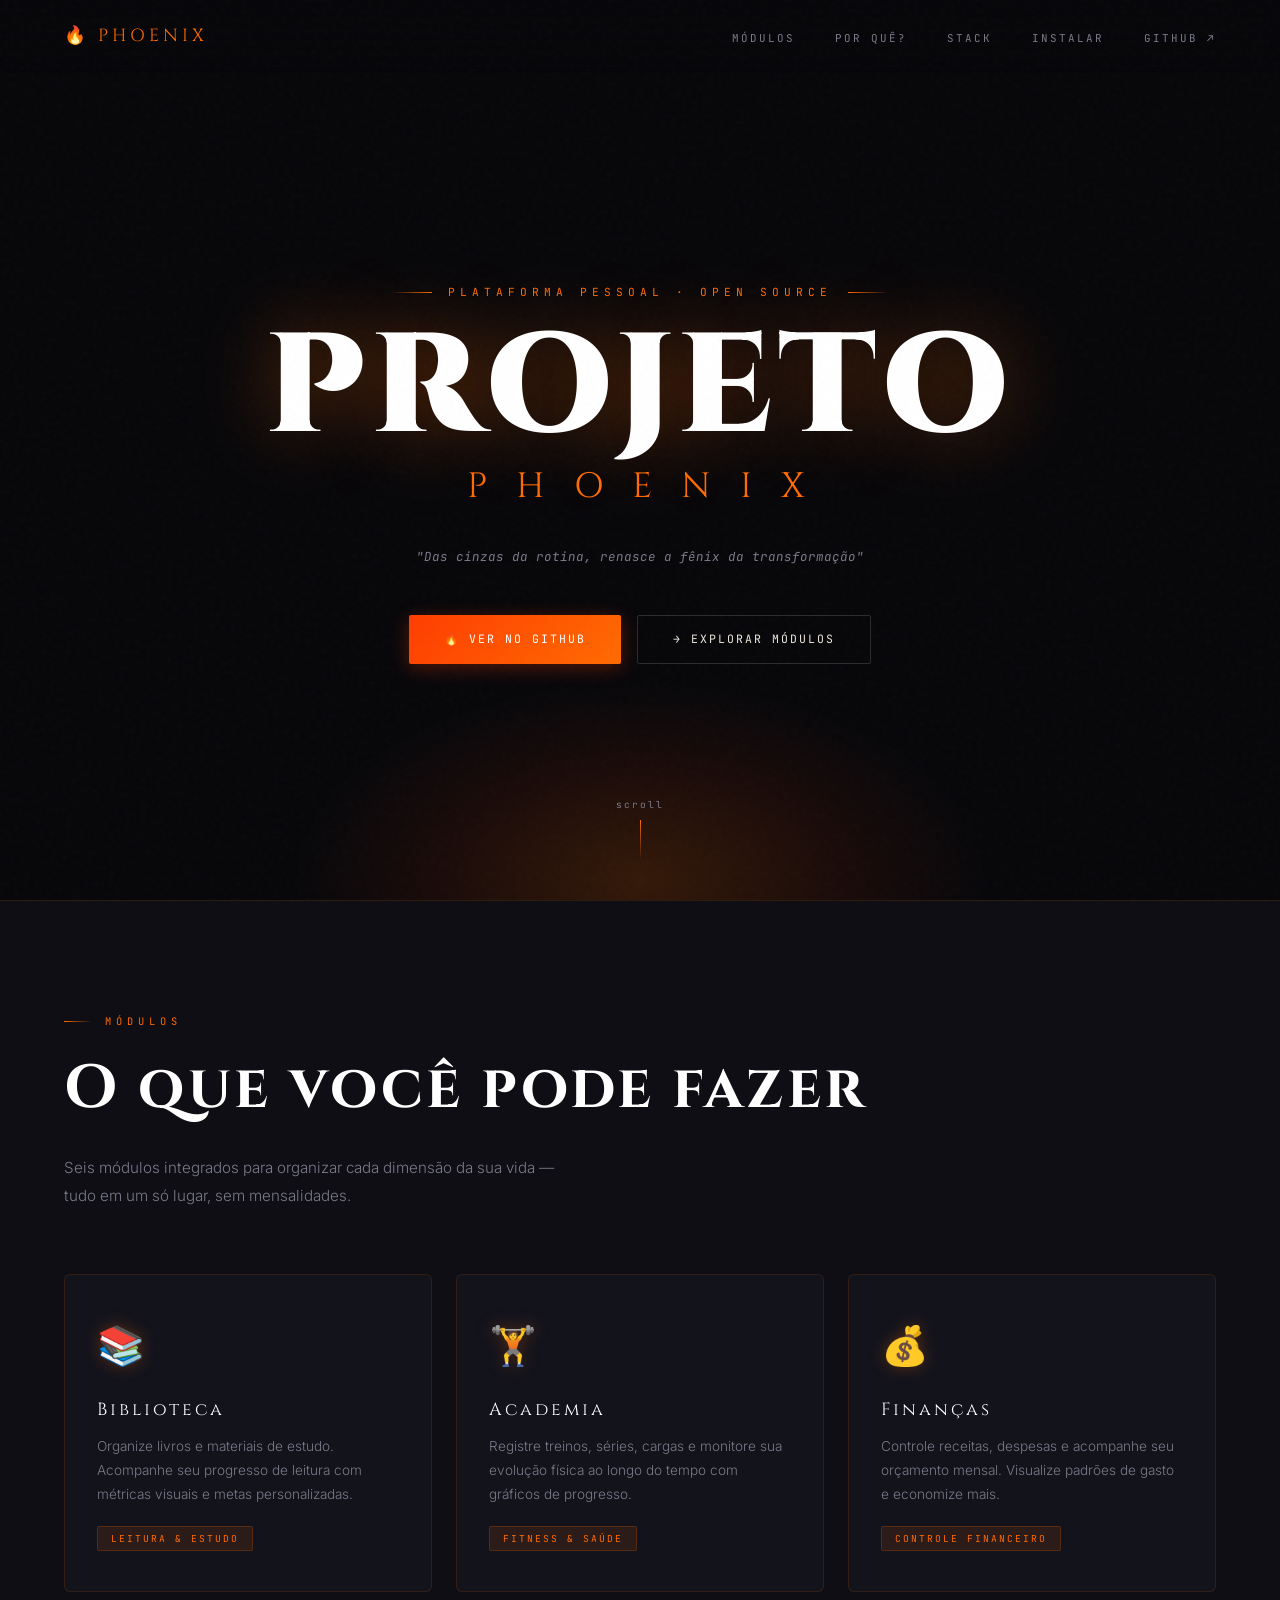
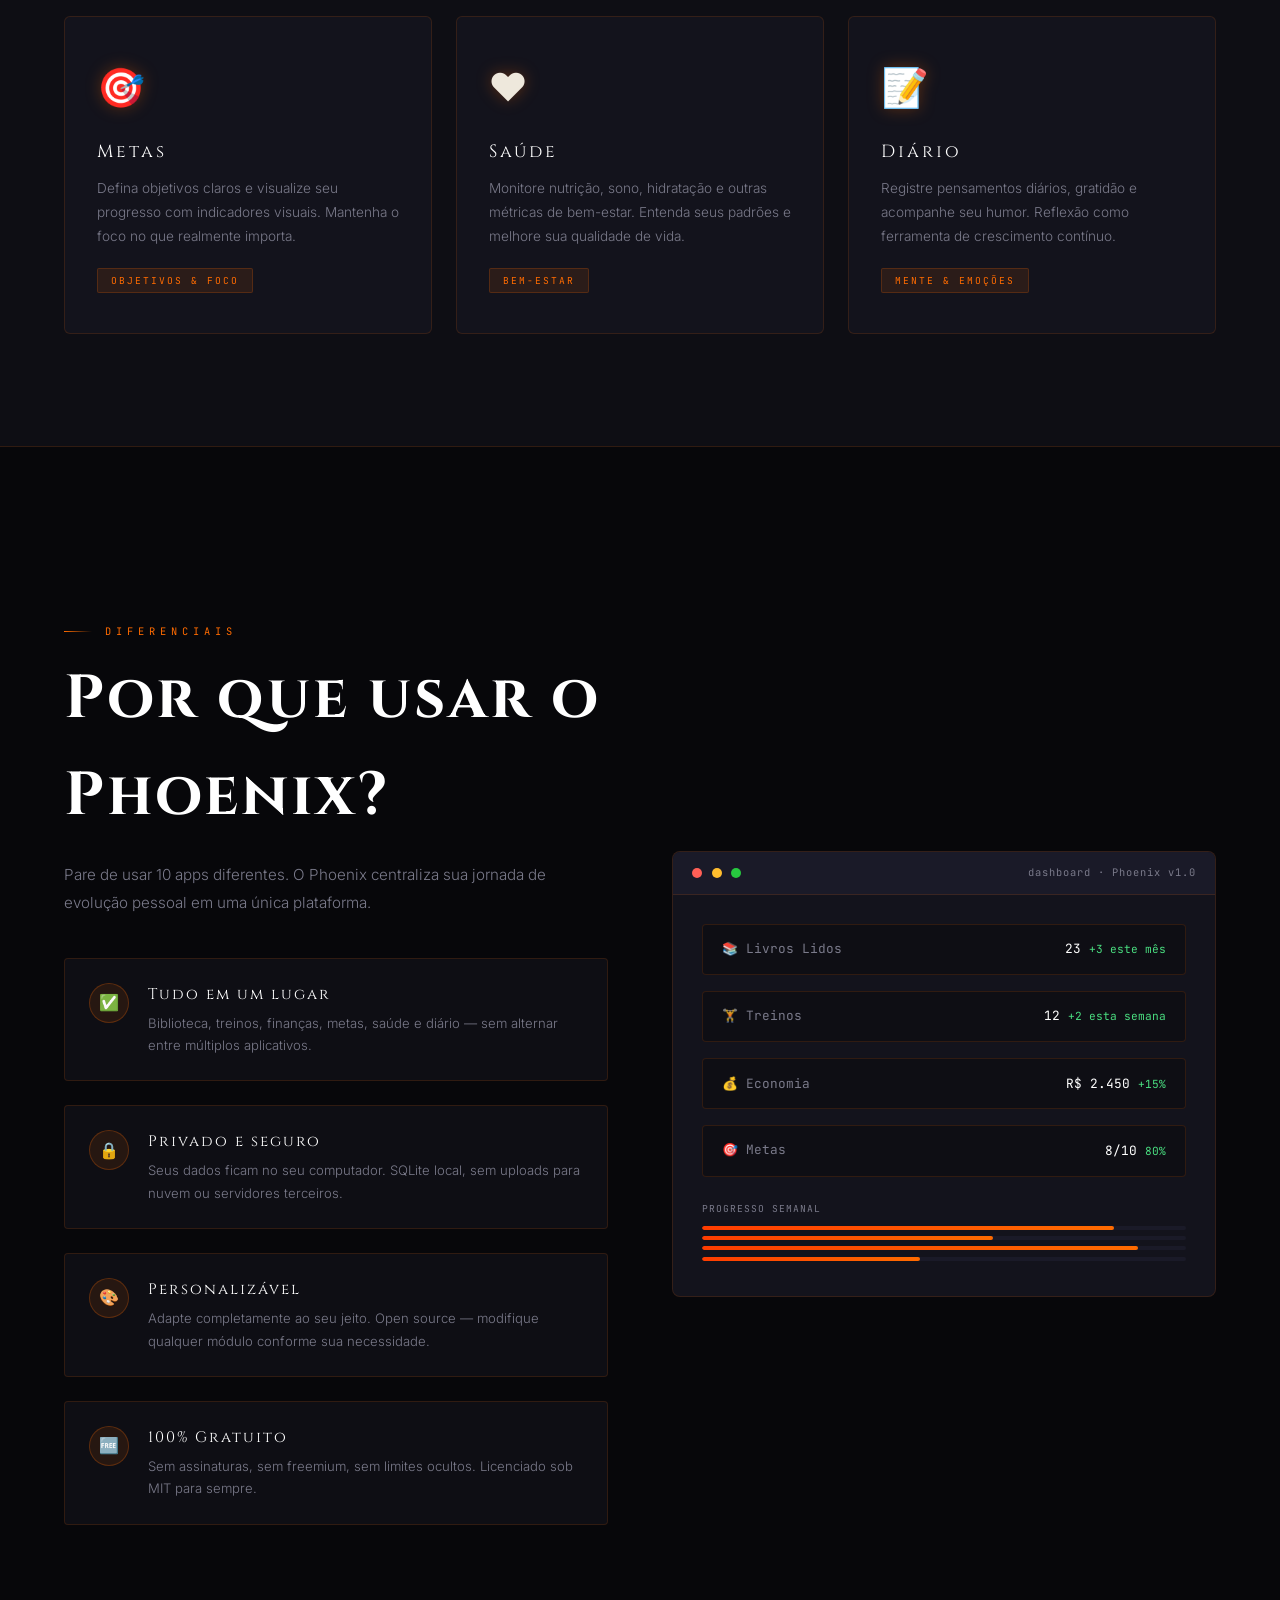
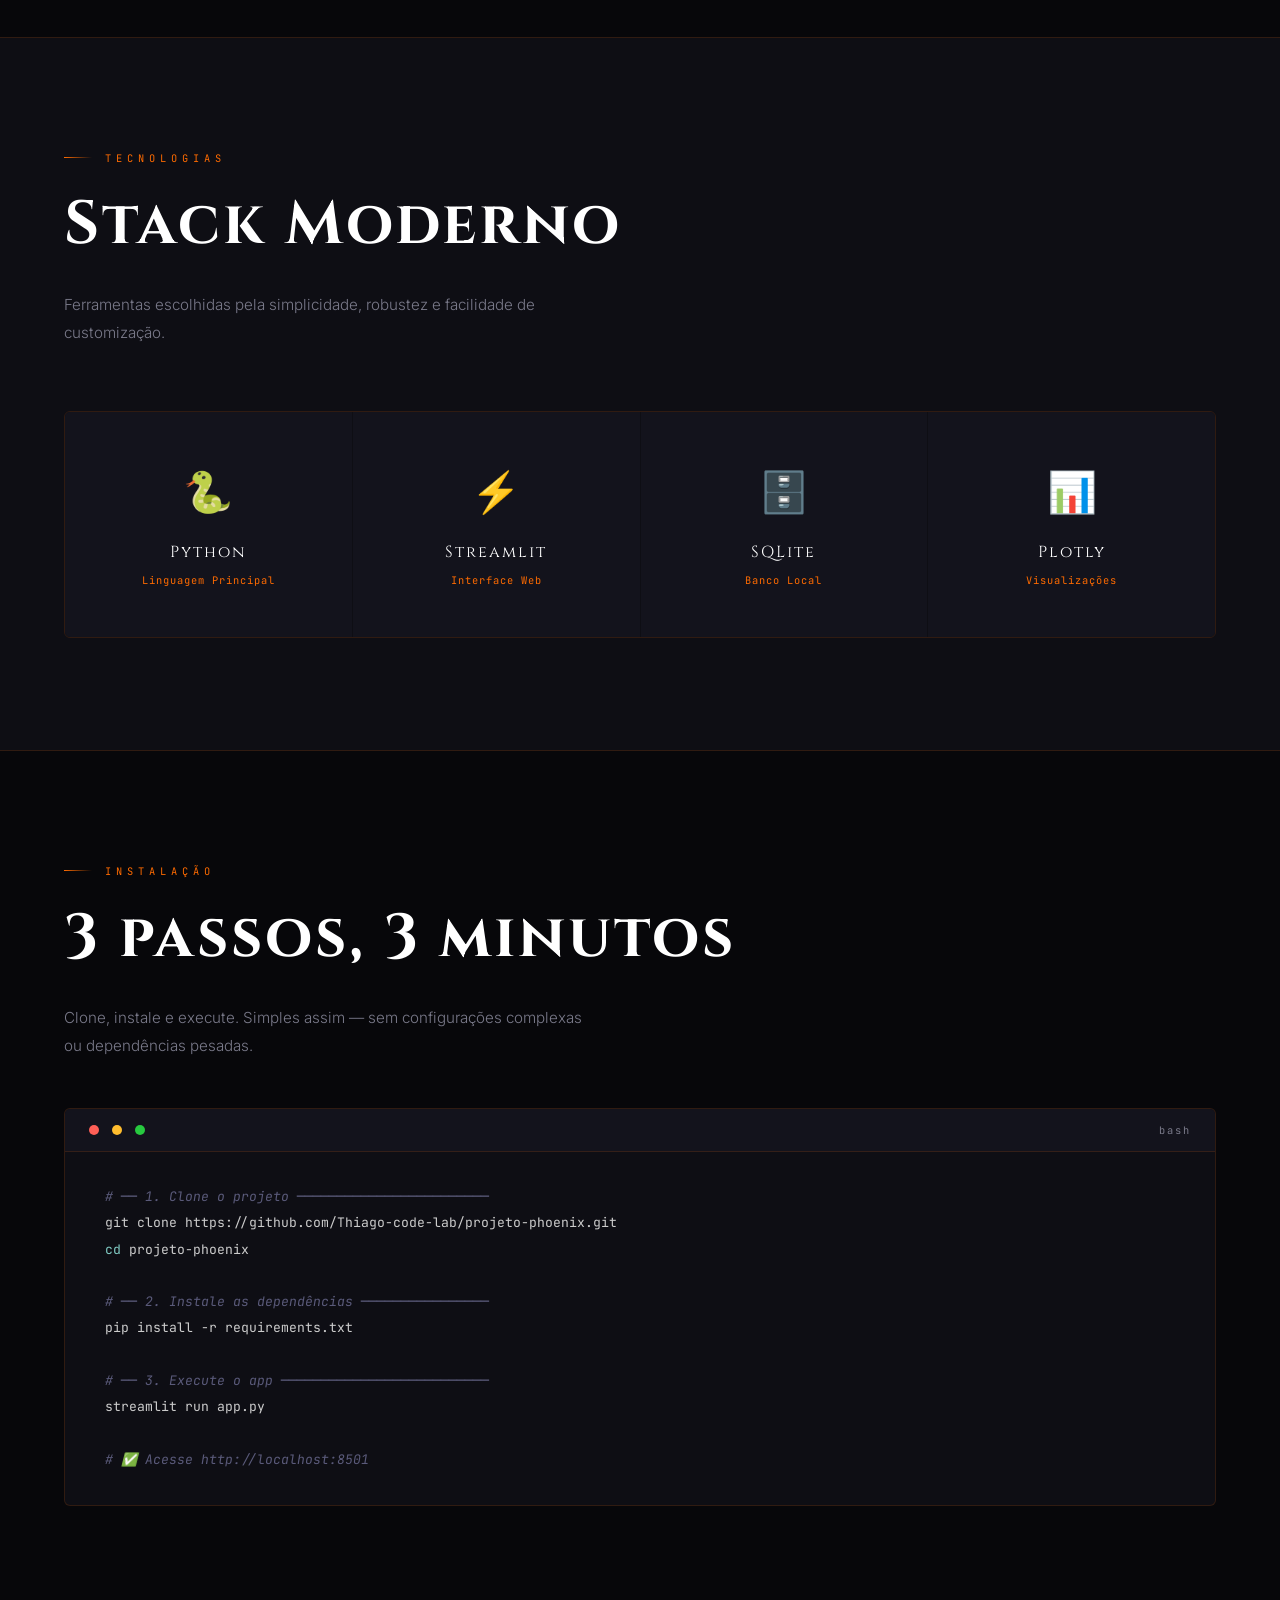
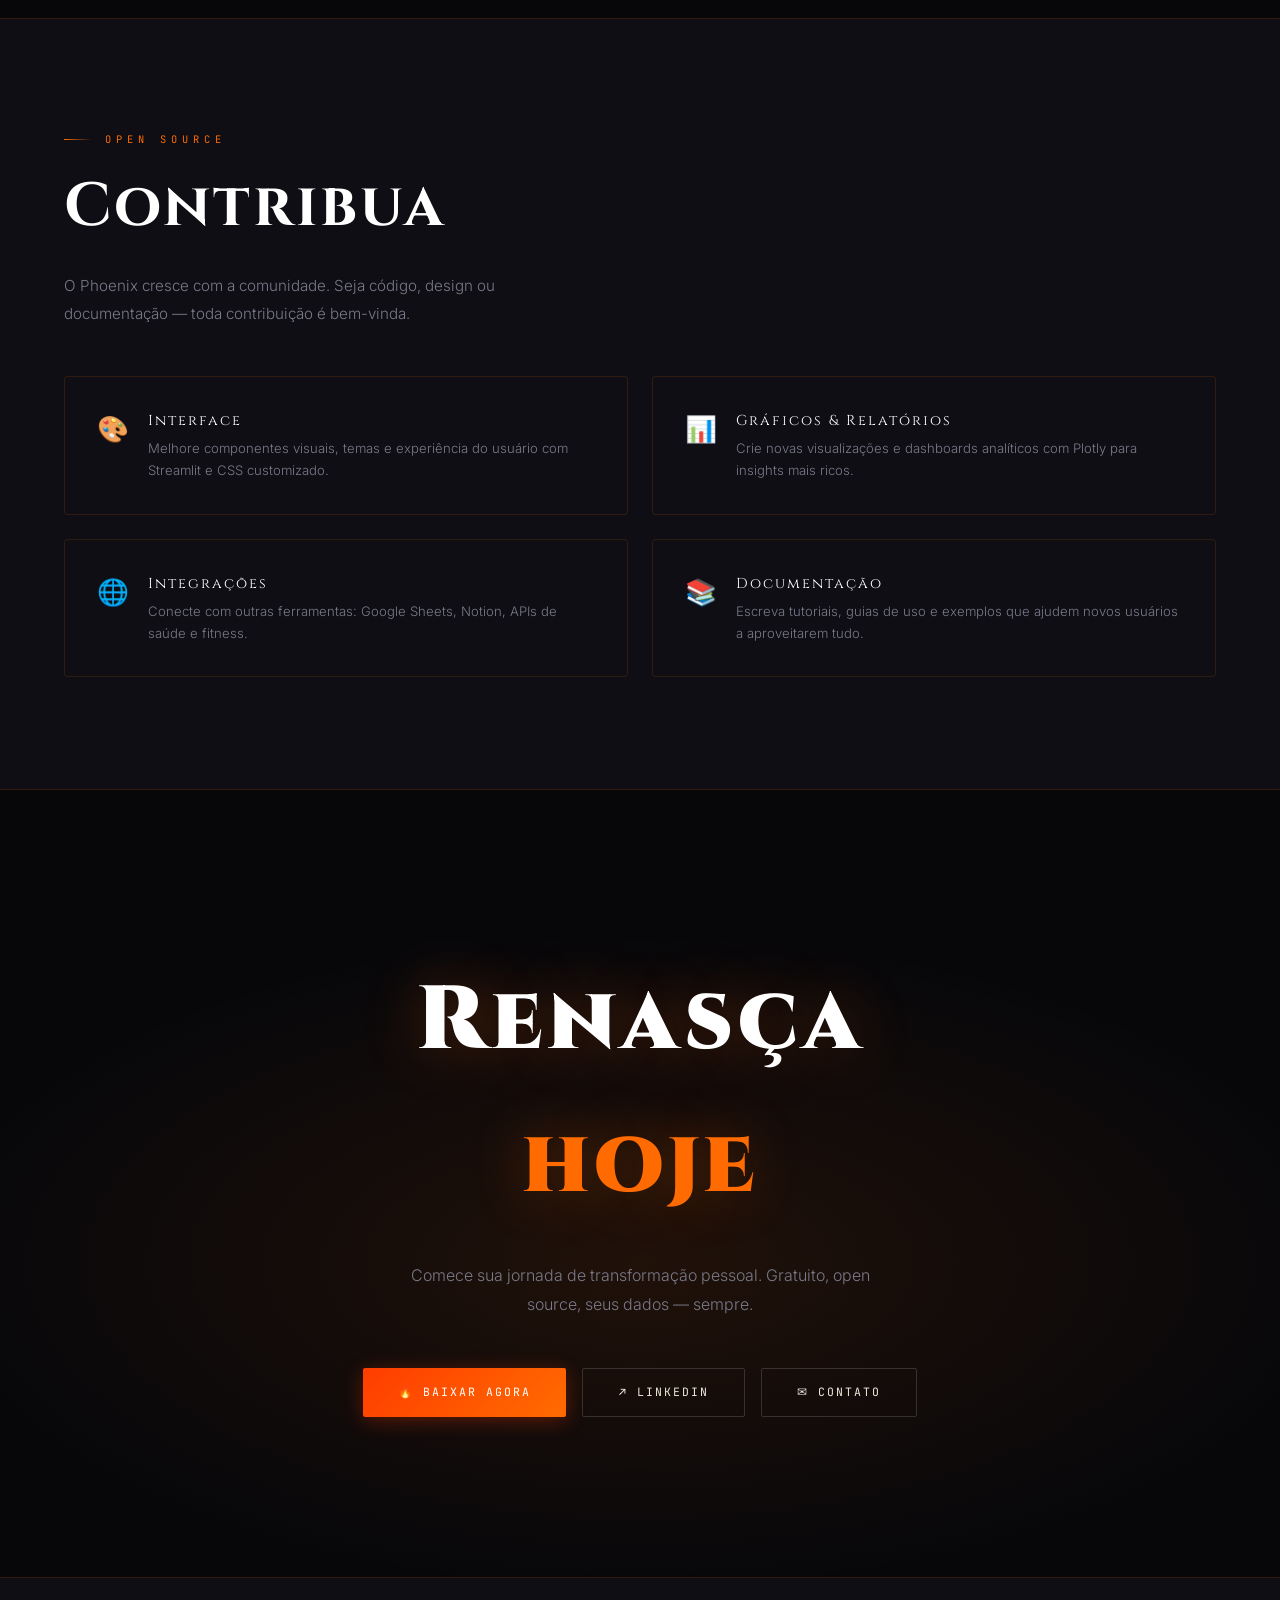
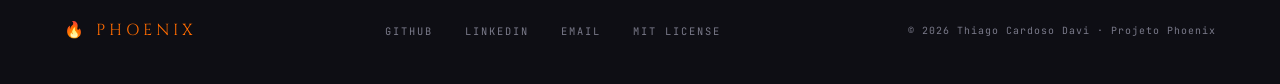
==== index.html @ c884c4d6 "feat: adiciona landing page e deploy no GitHub Pages" ====
<!DOCTYPE html>
<html lang="pt-BR">
<head>
<meta charset="UTF-8"/>
<meta name="viewport" content="width=device-width, initial-scale=1.0"/>
<title>Projeto Phoenix · Thiago Cardoso Davi</title>
<link rel="preconnect" href="https://fonts.googleapis.com"/>
<link href="https://fonts.googleapis.com/css2?family=Cinzel:wght@400;600;700;900&family=Inter:wght@300;400;500&family=JetBrains+Mono:wght@300;400;500&display=swap" rel="stylesheet"/>
<style>
  :root {
    --fire1: #FF6B00;
    --fire2: #FF3D00;
    --fire3: #FFB300;
    --gold:  #F5A623;
    --bg:    #07070A;
    --s1:    #0e0e14;
    --s2:    #13131c;
    --s3:    #1a1a28;
    --text:  #EEE8DC;
    --muted: #7a7a8a;
    --border: rgba(255,107,0,.14);
    --display: 'Cinzel', serif;
    --body:    'Inter', sans-serif;
    --mono:    'JetBrains Mono', monospace;
  }

  *, *::before, *::after { box-sizing: border-box; margin: 0; padding: 0; }
  html { scroll-behavior: smooth; }

  body {
    background: var(--bg);
    color: var(--text);
    font-family: var(--body);
    line-height: 1.6;
    overflow-x: hidden;
  }

  body::before {
    content: '';
    position: fixed; inset: 0; z-index: 9999;
    pointer-events: none;
    background-image: url("data:image/svg+xml,%3Csvg viewBox='0 0 200 200' xmlns='http://www.w3.org/2000/svg'%3E%3Cfilter id='n'%3E%3CfeTurbulence type='fractalNoise' baseFrequency='0.85' numOctaves='4' stitchTiles='stitch'/%3E%3C/filter%3E%3Crect width='100%25' height='100%25' filter='url(%23n)' opacity='0.035'/%3E%3C/svg%3E");
    opacity: .6;
  }

  nav {
    position: fixed; top: 0; left: 0; right: 0; z-index: 200;
    display: flex; align-items: center; justify-content: space-between;
    padding: 1.4rem 4rem;
    background: linear-gradient(180deg, rgba(7,7,10,.95) 0%, transparent 100%);
    backdrop-filter: blur(8px);
  }
  .nav-logo {
    font-family: var(--display);
    font-size: 1.1rem; letter-spacing: 4px;
    color: var(--fire1); text-decoration: none;
    display: flex; align-items: center; gap: .6rem;
  }
  .nav-links { display: flex; gap: 2.5rem; list-style: none; }
  .nav-links a {
    font-family: var(--mono); font-size: .68rem; letter-spacing: 2px;
    text-transform: uppercase; color: var(--muted); text-decoration: none; transition: color .2s;
  }
  .nav-links a:hover { color: var(--fire1); }

  .hero {
    min-height: 100vh;
    display: flex; flex-direction: column;
    align-items: center; justify-content: center;
    text-align: center;
    padding: 8rem 2rem 5rem;
    position: relative; overflow: hidden;
  }

  .embers { position: absolute; inset: 0; pointer-events: none; overflow: hidden; }
  .ember {
    position: absolute; bottom: -10px;
    width: 4px; height: 4px; border-radius: 50%;
    background: var(--fire1); opacity: 0;
    animation: rise var(--dur, 6s) var(--delay, 0s) ease-in infinite;
    left: var(--x, 50%);
    box-shadow: 0 0 6px var(--fire1), 0 0 12px var(--fire2);
  }
  @keyframes rise {
    0%   { transform: translateY(0) scale(1); opacity: .8; }
    60%  { opacity: .5; }
    100% { transform: translateY(-90vh) translateX(var(--drift, 30px)) scale(0); opacity: 0; }
  }

  .hero-glow {
    position: absolute; bottom: -20%; left: 50%; transform: translateX(-50%);
    width: 700px; height: 400px;
    background: radial-gradient(ellipse, rgba(255,107,0,.18) 0%, rgba(255,61,0,.08) 40%, transparent 70%);
    pointer-events: none;
    animation: breathe 4s ease-in-out infinite;
  }
  @keyframes breathe {
    0%, 100% { opacity: .7; transform: translateX(-50%) scale(1); }
    50%       { opacity: 1;  transform: translateX(-50%) scale(1.08); }
  }

  .hero-eyebrow {
    font-family: var(--mono); font-size: .7rem; letter-spacing: 5px;
    color: var(--fire1); text-transform: uppercase; margin-bottom: 1.5rem;
    position: relative; z-index: 2;
    display: flex; align-items: center; justify-content: center; gap: 1rem;
  }
  .hero-eyebrow::before, .hero-eyebrow::after {
    content: ''; display: block; width: 40px; height: 1px;
    background: linear-gradient(90deg, transparent, var(--fire1));
  }
  .hero-eyebrow::after { background: linear-gradient(90deg, var(--fire1), transparent); }

  .hero-title {
    font-family: var(--display); font-size: clamp(4.5rem, 11vw, 9rem);
    font-weight: 900; line-height: .9; letter-spacing: 6px; color: #fff;
    position: relative; z-index: 2; margin-bottom: .4rem;
    text-shadow: 0 0 80px rgba(255,107,0,.4);
  }
  .hero-subtitle {
    font-family: var(--display); font-size: clamp(1.2rem, 3vw, 2.2rem);
    font-weight: 400; letter-spacing: 10px; color: var(--fire1);
    position: relative; z-index: 2; margin-bottom: 2rem;
  }
  .hero-quote {
    font-family: var(--mono); font-size: .78rem; color: var(--muted);
    font-style: italic; letter-spacing: 1px;
    position: relative; z-index: 2; margin-bottom: 3rem; max-width: 500px;
  }
  .hero-ctas {
    display: flex; gap: 1rem; justify-content: center; flex-wrap: wrap;
    position: relative; z-index: 2;
  }

  .btn {
    font-family: var(--mono); font-size: .72rem; letter-spacing: 2px;
    text-transform: uppercase; padding: .9rem 2.2rem; border-radius: 2px;
    text-decoration: none; display: inline-flex; align-items: center; gap: .6rem;
    transition: all .25s; cursor: pointer; border: none;
  }
  .btn-fire {
    background: linear-gradient(135deg, var(--fire2) 0%, var(--fire1) 100%);
    color: #fff; box-shadow: 0 4px 20px rgba(255,61,0,.3);
  }
  .btn-fire:hover { box-shadow: 0 6px 30px rgba(255,61,0,.6); transform: translateY(-2px); }
  .btn-ghost {
    background: transparent; color: var(--text);
    border: 1px solid rgba(255,255,255,.15);
  }
  .btn-ghost:hover { border-color: var(--fire1); color: var(--fire1); transform: translateY(-2px); }

  .scroll-hint {
    position: absolute; bottom: 2.5rem; left: 50%; transform: translateX(-50%);
    z-index: 2; display: flex; flex-direction: column; align-items: center; gap: .5rem;
    font-family: var(--mono); font-size: .6rem; color: var(--muted); letter-spacing: 2px;
    animation: bounce 2s ease-in-out infinite;
  }
  @keyframes bounce {
    0%, 100% { transform: translateX(-50%) translateY(0); }
    50%       { transform: translateX(-50%) translateY(6px); }
  }
  .scroll-line { width: 1px; height: 40px; background: linear-gradient(180deg, var(--fire1) 0%, transparent 100%); }

  section { padding: 7rem 4rem; }
  .s-label {
    font-family: var(--mono); font-size: .65rem; letter-spacing: 5px;
    color: var(--fire1); text-transform: uppercase; margin-bottom: .7rem;
    display: flex; align-items: center; gap: .8rem;
  }
  .s-label::before { content: ''; display: block; width: 28px; height: 1px; background: linear-gradient(90deg, var(--fire1), transparent); }
  .s-title { font-family: var(--display); font-size: clamp(2.2rem, 5vw, 3.8rem); letter-spacing: 3px; color: #fff; margin-bottom: 1rem; }
  .s-desc { font-size: .95rem; color: var(--muted); max-width: 520px; line-height: 1.85; font-weight: 300; }

  .modules-section { background: var(--s1); border-top: 1px solid var(--border); border-bottom: 1px solid var(--border); }
  .modules-grid {
    display: grid; grid-template-columns: repeat(3, 1fr); gap: 1.5rem; margin-top: 4rem;
  }
  .module-card {
    background: var(--s2); border: 1px solid var(--border); border-radius: 6px;
    padding: 2.5rem 2rem; position: relative; overflow: hidden; transition: all .3s;
  }
  .module-card::before {
    content: ''; position: absolute; top: 0; left: 0; right: 0; height: 2px;
    background: linear-gradient(90deg, var(--fire2), var(--fire1), var(--fire3));
    transform: scaleX(0); transition: transform .3s; transform-origin: left;
  }
  .module-card:hover { background: var(--s3); border-color: rgba(255,107,0,.35); transform: translateY(-6px); box-shadow: 0 20px 40px rgba(0,0,0,.4), 0 0 30px rgba(255,107,0,.08); }
  .module-card:hover::before { transform: scaleX(1); }
  .module-icon { font-size: 2.4rem; margin-bottom: 1.2rem; display: block; filter: drop-shadow(0 0 8px rgba(255,107,0,.3)); }
  .module-name { font-family: var(--display); font-size: 1.1rem; letter-spacing: 3px; color: #fff; margin-bottom: .7rem; }
  .module-desc { font-size: .85rem; color: var(--muted); line-height: 1.75; font-weight: 300; }
  .module-tag {
    display: inline-block; margin-top: 1.2rem; font-family: var(--mono); font-size: .6rem;
    letter-spacing: 2px; text-transform: uppercase; padding: .25rem .8rem;
    background: rgba(255,107,0,.1); border: 1px solid rgba(255,107,0,.2); color: var(--fire1); border-radius: 2px;
  }

  .why-grid { display: grid; grid-template-columns: 1fr 1fr; gap: 4rem; margin-top: 4rem; align-items: center; }
  .why-list { display: flex; flex-direction: column; gap: 1.5rem; }
  .why-item {
    display: flex; gap: 1.2rem; padding: 1.5rem;
    background: var(--s1); border: 1px solid var(--border); border-radius: 4px; transition: all .25s;
  }
  .why-item:hover { border-color: rgba(255,107,0,.35); background: var(--s2); }
  .why-bullet {
    width: 40px; height: 40px; flex-shrink: 0;
    background: rgba(255,107,0,.1); border: 1px solid rgba(255,107,0,.25);
    border-radius: 50%; display: flex; align-items: center; justify-content: center; font-size: 1rem;
  }
  .why-text-title { font-family: var(--display); font-size: .95rem; letter-spacing: 2px; color: #fff; margin-bottom: .3rem; }
  .why-text-desc { font-size: .82rem; color: var(--muted); font-weight: 300; line-height: 1.7; }

  .dash-panel { background: var(--s2); border: 1px solid var(--border); border-radius: 8px; overflow: hidden; }
  .dash-topbar {
    background: var(--s3); padding: .8rem 1.2rem;
    display: flex; align-items: center; gap: .6rem; border-bottom: 1px solid var(--border);
  }
  .dot { width: 10px; height: 10px; border-radius: 50%; }
  .dot-r { background: #ff5f56; } .dot-y { background: #ffbd2e; } .dot-g { background: #27c93f; }
  .dash-title-bar { font-family: var(--mono); font-size: .65rem; color: var(--muted); margin-left: auto; letter-spacing: 1px; }
  .dash-body { padding: 1.8rem; display: flex; flex-direction: column; gap: 1rem; }
  .dash-row {
    display: flex; align-items: center; justify-content: space-between;
    padding: .9rem 1.2rem; background: var(--s1); border: 1px solid var(--border);
    border-radius: 4px; font-family: var(--mono); font-size: .8rem;
    animation: fadeSlide .5s ease both;
  }
  .dash-row:nth-child(1){animation-delay:.1s}.dash-row:nth-child(2){animation-delay:.2s}.dash-row:nth-child(3){animation-delay:.3s}.dash-row:nth-child(4){animation-delay:.4s}
  @keyframes fadeSlide { from{opacity:0;transform:translateX(-10px)} to{opacity:1;transform:translateX(0)} }
  .dash-key { color: var(--muted); }
  .dash-val { color: #fff; }
  .dash-delta { color: #4ade80; font-size: .7rem; }
  .mini-chart { margin-top: .5rem; }
  .mini-label { font-family: var(--mono); font-size: .6rem; color: var(--muted); letter-spacing: 1px; margin-bottom: .6rem; }
  .mini-bar { height: 4px; background: var(--s3); border-radius: 4px; overflow: hidden; margin-bottom: .4rem; }
  .mini-bar-fill { height: 100%; background: linear-gradient(90deg, var(--fire2), var(--fire1)); border-radius: 4px; animation: fillBar .8s ease both; transform-origin: left; }
  @keyframes fillBar { from{transform:scaleX(0)} to{transform:scaleX(1)} }

  .tech-section { background: var(--s1); border-top: 1px solid var(--border); border-bottom: 1px solid var(--border); }
  .tech-grid {
    display: grid; grid-template-columns: repeat(4, 1fr); gap: 1px;
    margin-top: 4rem; border: 1px solid var(--border); border-radius: 6px; overflow: hidden;
  }
  .tech-card { background: var(--s2); padding: 3rem 2rem; text-align: center; transition: background .25s; }
  .tech-card:hover { background: var(--s3); }
  .tech-icon { font-size: 2.5rem; margin-bottom: 1rem; display: block; }
  .tech-name { font-family: var(--display); font-size: 1rem; letter-spacing: 2px; color: #fff; margin-bottom: .4rem; }
  .tech-role { font-family: var(--mono); font-size: .65rem; color: var(--fire1); letter-spacing: 1px; }

  .install-block { margin-top: 3rem; background: var(--s1); border: 1px solid var(--border); border-radius: 6px; overflow: hidden; }
  .install-header {
    background: var(--s2); padding: .8rem 1.5rem;
    display: flex; align-items: center; gap: .8rem; border-bottom: 1px solid var(--border);
  }
  .install-lang { font-family: var(--mono); font-size: .65rem; color: var(--muted); letter-spacing: 2px; margin-left: auto; }
  pre { padding: 2rem 2.5rem; font-family: var(--mono); font-size: .82rem; line-height: 2; color: #ccc; overflow-x: auto; }
  .cm { color: #5a5a7a; font-style: italic; }
  .fn { color: #80cbc4; }

  .contrib-grid { display: grid; grid-template-columns: repeat(2, 1fr); gap: 1.5rem; margin-top: 3rem; }
  .contrib-card {
    background: var(--s1); border: 1px solid var(--border); border-radius: 4px;
    padding: 2rem; display: flex; gap: 1.2rem; transition: all .25s;
  }
  .contrib-card:hover { border-color: rgba(255,107,0,.3); transform: translateY(-3px); background: var(--s2); }
  .contrib-icon { font-size: 1.6rem; }
  .contrib-name { font-family: var(--display); font-size: .9rem; letter-spacing: 2px; color: #fff; margin-bottom: .3rem; }
  .contrib-desc { font-size: .82rem; color: var(--muted); line-height: 1.7; font-weight: 300; }

  .cta-section { text-align: center; padding: 10rem 3rem; position: relative; overflow: hidden; }
  .cta-section::before {
    content: ''; position: absolute; inset: 0;
    background: radial-gradient(ellipse 80% 60% at 50% 60%, rgba(255,107,0,.1) 0%, transparent 70%);
  }
  .cta-title {
    font-family: var(--display); font-size: clamp(2.5rem, 7vw, 6rem); font-weight: 900;
    letter-spacing: 4px; color: #fff; margin-bottom: 1.5rem;
    position: relative; z-index: 2; text-shadow: 0 0 60px rgba(255,107,0,.3);
  }
  .cta-title span { color: var(--fire1); }
  .cta-desc {
    font-size: 1rem; color: var(--muted); max-width: 500px; margin: 0 auto 3rem;
    line-height: 1.85; font-weight: 300; position: relative; z-index: 2;
  }
  .cta-actions { display: flex; gap: 1rem; justify-content: center; flex-wrap: wrap; position: relative; z-index: 2; }

  footer {
    background: var(--s1); border-top: 1px solid var(--border);
    padding: 2.5rem 4rem; display: flex; justify-content: space-between; align-items: center; flex-wrap: wrap; gap: 1.5rem;
  }
  .footer-brand { font-family: var(--display); font-size: 1rem; letter-spacing: 4px; color: var(--fire1); display: flex; align-items: center; gap: .5rem; }
  .footer-links { display: flex; gap: 2rem; }
  .footer-links a { font-family: var(--mono); font-size: .65rem; letter-spacing: 2px; color: var(--muted); text-decoration: none; text-transform: uppercase; transition: color .2s; }
  .footer-links a:hover { color: var(--fire1); }
  .footer-copy { font-family: var(--mono); font-size: .62rem; color: var(--muted); letter-spacing: 1px; }

  .reveal { opacity: 0; transform: translateY(28px); transition: opacity .8s ease, transform .8s ease; }
  .reveal.visible { opacity: 1; transform: translateY(0); }

  @media (max-width: 960px) {
    nav { padding: 1rem 1.5rem; }
    .nav-links { display: none; }
    section { padding: 5rem 1.5rem; }
    .modules-grid { grid-template-columns: 1fr; }
    .why-grid { grid-template-columns: 1fr; }
    .tech-grid { grid-template-columns: repeat(2, 1fr); }
    .contrib-grid { grid-template-columns: 1fr; }
    footer { flex-direction: column; text-align: center; }
    .footer-links { flex-wrap: wrap; justify-content: center; }
  }
</style>
</head>
<body>

<nav>
  <a href="#" class="nav-logo">🔥 PHOENIX</a>
  <ul class="nav-links">
    <li><a href="#modules">Módulos</a></li>
    <li><a href="#why">Por quê?</a></li>
    <li><a href="#tech">Stack</a></li>
    <li><a href="#install">Instalar</a></li>
    <li><a href="https://github.com/Thiago-code-lab/projeto-phoenix" target="_blank" rel="noopener noreferrer">GitHub ↗</a></li>
  </ul>
</nav>

<section class="hero">
  <div class="embers">
    <div class="ember" style="--x:8%;  --dur:7s;  --delay:0s;   --drift:20px"></div>
    <div class="ember" style="--x:15%; --dur:5s;  --delay:1.2s; --drift:-30px"></div>
    <div class="ember" style="--x:25%; --dur:8s;  --delay:0.4s; --drift:15px"></div>
    <div class="ember" style="--x:35%; --dur:6s;  --delay:2s;   --drift:-20px"></div>
    <div class="ember" style="--x:45%; --dur:9s;  --delay:0.8s; --drift:25px"></div>
    <div class="ember" style="--x:55%; --dur:5.5s;--delay:1.5s; --drift:-15px"></div>
    <div class="ember" style="--x:65%; --dur:7.5s;--delay:0.2s; --drift:30px"></div>
    <div class="ember" style="--x:75%; --dur:6.5s;--delay:1.8s; --drift:-25px"></div>
    <div class="ember" style="--x:85%; --dur:8.5s;--delay:0.6s; --drift:18px"></div>
    <div class="ember" style="--x:92%; --dur:5.8s;--delay:2.2s; --drift:-22px"></div>
    <div class="ember" style="--x:30%; --dur:9.5s;--delay:3s;   --drift:10px;  background:var(--fire3)"></div>
    <div class="ember" style="--x:60%; --dur:7.2s;--delay:2.5s; --drift:-12px; background:var(--gold)"></div>
    <div class="ember" style="--x:50%; --dur:6.8s;--delay:1s;   --drift:35px;  width:6px;height:6px"></div>
    <div class="ember" style="--x:20%; --dur:8.2s;--delay:3.5s; --drift:-18px; width:3px;height:3px"></div>
    <div class="ember" style="--x:80%; --dur:5.2s;--delay:4s;   --drift:22px;  width:3px;height:3px"></div>
  </div>
  <div class="hero-glow"></div>

  <p class="hero-eyebrow">Plataforma Pessoal · Open Source</p>
  <h1 class="hero-title">PROJETO</h1>
  <h2 class="hero-subtitle">P H O E N I X</h2>
  <p class="hero-quote">"Das cinzas da rotina, renasce a fênix da transformação"</p>
  <div class="hero-ctas">
    <a href="https://github.com/Thiago-code-lab/projeto-phoenix" target="_blank" rel="noopener noreferrer" class="btn btn-fire">🔥 Ver no GitHub</a>
    <a href="#modules" class="btn btn-ghost">→ Explorar Módulos</a>
  </div>
  <div class="scroll-hint"><span>scroll</span><div class="scroll-line"></div></div>
</section>

<section id="modules" class="modules-section">
  <div class="reveal">
    <p class="s-label">Módulos</p>
    <h2 class="s-title">O que você pode fazer</h2>
    <p class="s-desc">Seis módulos integrados para organizar cada dimensão da sua vida — tudo em um só lugar, sem mensalidades.</p>
  </div>
  <div class="modules-grid reveal">
    <div class="module-card">
      <span class="module-icon">📚</span>
      <p class="module-name">Biblioteca</p>
      <p class="module-desc">Organize livros e materiais de estudo. Acompanhe seu progresso de leitura com métricas visuais e metas personalizadas.</p>
      <span class="module-tag">Leitura & Estudo</span>
    </div>
    <div class="module-card">
      <span class="module-icon">🏋️</span>
      <p class="module-name">Academia</p>
      <p class="module-desc">Registre treinos, séries, cargas e monitore sua evolução física ao longo do tempo com gráficos de progresso.</p>
      <span class="module-tag">Fitness & Saúde</span>
    </div>
    <div class="module-card">
      <span class="module-icon">💰</span>
      <p class="module-name">Finanças</p>
      <p class="module-desc">Controle receitas, despesas e acompanhe seu orçamento mensal. Visualize padrões de gasto e economize mais.</p>
      <span class="module-tag">Controle Financeiro</span>
    </div>
    <div class="module-card">
      <span class="module-icon">🎯</span>
      <p class="module-name">Metas</p>
      <p class="module-desc">Defina objetivos claros e visualize seu progresso com indicadores visuais. Mantenha o foco no que realmente importa.</p>
      <span class="module-tag">Objetivos & Foco</span>
    </div>
    <div class="module-card">
      <span class="module-icon">❤️</span>
      <p class="module-name">Saúde</p>
      <p class="module-desc">Monitore nutrição, sono, hidratação e outras métricas de bem-estar. Entenda seus padrões e melhore sua qualidade de vida.</p>
      <span class="module-tag">Bem-estar</span>
    </div>
    <div class="module-card">
      <span class="module-icon">📝</span>
      <p class="module-name">Diário</p>
      <p class="module-desc">Registre pensamentos diários, gratidão e acompanhe seu humor. Reflexão como ferramenta de crescimento contínuo.</p>
      <span class="module-tag">Mente & Emoções</span>
    </div>
  </div>
</section>

<section id="why">
  <div class="why-grid">
    <div>
      <div class="reveal">
        <p class="s-label">Diferenciais</p>
        <h2 class="s-title">Por que usar o Phoenix?</h2>
        <p class="s-desc">Pare de usar 10 apps diferentes. O Phoenix centraliza sua jornada de evolução pessoal em uma única plataforma.</p>
      </div>
      <div class="why-list reveal" style="margin-top:2.5rem">
        <div class="why-item">
          <div class="why-bullet">✅</div>
          <div>
            <p class="why-text-title">Tudo em um lugar</p>
            <p class="why-text-desc">Biblioteca, treinos, finanças, metas, saúde e diário — sem alternar entre múltiplos aplicativos.</p>
          </div>
        </div>
        <div class="why-item">
          <div class="why-bullet">🔒</div>
          <div>
            <p class="why-text-title">Privado e seguro</p>
            <p class="why-text-desc">Seus dados ficam no seu computador. SQLite local, sem uploads para nuvem ou servidores terceiros.</p>
          </div>
        </div>
        <div class="why-item">
          <div class="why-bullet">🎨</div>
          <div>
            <p class="why-text-title">Personalizável</p>
            <p class="why-text-desc">Adapte completamente ao seu jeito. Open source — modifique qualquer módulo conforme sua necessidade.</p>
          </div>
        </div>
        <div class="why-item">
          <div class="why-bullet">🆓</div>
          <div>
            <p class="why-text-title">100% Gratuito</p>
            <p class="why-text-desc">Sem assinaturas, sem freemium, sem limites ocultos. Licenciado sob MIT para sempre.</p>
          </div>
        </div>
      </div>
    </div>

    <div class="dash-panel reveal">
      <div class="dash-topbar">
        <div class="dot dot-r"></div><div class="dot dot-y"></div><div class="dot dot-g"></div>
        <span class="dash-title-bar">dashboard · Phoenix v1.0</span>
      </div>
      <div class="dash-body">
        <div class="dash-row">
          <span class="dash-key">📚 Livros Lidos</span>
          <span class="dash-val">23 <span class="dash-delta">+3 este mês</span></span>
        </div>
        <div class="dash-row">
          <span class="dash-key">🏋️ Treinos</span>
          <span class="dash-val">12 <span class="dash-delta">+2 esta semana</span></span>
        </div>
        <div class="dash-row">
          <span class="dash-key">💰 Economia</span>
          <span class="dash-val">R$ 2.450 <span class="dash-delta">+15%</span></span>
        </div>
        <div class="dash-row">
          <span class="dash-key">🎯 Metas</span>
          <span class="dash-val">8/10 <span class="dash-delta">80%</span></span>
        </div>
        <div class="mini-chart">
          <p class="mini-label">PROGRESSO SEMANAL</p>
          <div class="mini-bar"><div class="mini-bar-fill" style="width:85%;animation-delay:.5s"></div></div>
          <div class="mini-bar"><div class="mini-bar-fill" style="width:60%;animation-delay:.7s"></div></div>
          <div class="mini-bar"><div class="mini-bar-fill" style="width:90%;animation-delay:.9s"></div></div>
          <div class="mini-bar"><div class="mini-bar-fill" style="width:45%;animation-delay:1.1s"></div></div>
        </div>
      </div>
    </div>
  </div>
</section>

<section id="tech" class="tech-section">
  <div class="reveal">
    <p class="s-label">Tecnologias</p>
    <h2 class="s-title">Stack Moderno</h2>
    <p class="s-desc">Ferramentas escolhidas pela simplicidade, robustez e facilidade de customização.</p>
  </div>
  <div class="tech-grid reveal">
    <div class="tech-card"><span class="tech-icon">🐍</span><p class="tech-name">Python</p><p class="tech-role">Linguagem Principal</p></div>
    <div class="tech-card"><span class="tech-icon">⚡</span><p class="tech-name">Streamlit</p><p class="tech-role">Interface Web</p></div>
    <div class="tech-card"><span class="tech-icon">🗄️</span><p class="tech-name">SQLite</p><p class="tech-role">Banco Local</p></div>
    <div class="tech-card"><span class="tech-icon">📊</span><p class="tech-name">Plotly</p><p class="tech-role">Visualizações</p></div>
  </div>
</section>

<section id="install">
  <div class="reveal">
    <p class="s-label">Instalação</p>
    <h2 class="s-title">3 passos, 3 minutos</h2>
    <p class="s-desc">Clone, instale e execute. Simples assim — sem configurações complexas ou dependências pesadas.</p>
  </div>
  <div class="install-block reveal">
    <div class="install-header">
      <div class="dot dot-r"></div><div class="dot dot-y"></div><div class="dot dot-g"></div>
      <span class="install-lang">bash</span>
    </div>
<pre><span class="cm"># ── 1. Clone o projeto ────────────────────────</span>
git clone https://github.com/Thiago-code-lab/projeto-phoenix.git
<span class="fn">cd</span> projeto-phoenix

<span class="cm"># ── 2. Instale as dependências ────────────────</span>
pip install -r requirements.txt

<span class="cm"># ── 3. Execute o app ──────────────────────────</span>
streamlit run app.py

<span class="cm"># ✅ Acesse http://localhost:8501</span></pre>
  </div>
</section>

<section style="background:var(--s1);border-top:1px solid var(--border);border-bottom:1px solid var(--border)">
  <div class="reveal">
    <p class="s-label">Open Source</p>
    <h2 class="s-title">Contribua</h2>
    <p class="s-desc">O Phoenix cresce com a comunidade. Seja código, design ou documentação — toda contribuição é bem-vinda.</p>
  </div>
  <div class="contrib-grid reveal">
    <div class="contrib-card">
      <span class="contrib-icon">🎨</span>
      <div><p class="contrib-name">Interface</p><p class="contrib-desc">Melhore componentes visuais, temas e experiência do usuário com Streamlit e CSS customizado.</p></div>
    </div>
    <div class="contrib-card">
      <span class="contrib-icon">📊</span>
      <div><p class="contrib-name">Gráficos & Relatórios</p><p class="contrib-desc">Crie novas visualizações e dashboards analíticos com Plotly para insights mais ricos.</p></div>
    </div>
    <div class="contrib-card">
      <span class="contrib-icon">🌐</span>
      <div><p class="contrib-name">Integrações</p><p class="contrib-desc">Conecte com outras ferramentas: Google Sheets, Notion, APIs de saúde e fitness.</p></div>
    </div>
    <div class="contrib-card">
      <span class="contrib-icon">📚</span>
      <div><p class="contrib-name">Documentação</p><p class="contrib-desc">Escreva tutoriais, guias de uso e exemplos que ajudem novos usuários a aproveitarem tudo.</p></div>
    </div>
  </div>
</section>

<section class="cta-section">
  <h2 class="cta-title reveal">Renasça<br/><span>hoje</span></h2>
  <p class="cta-desc reveal">Comece sua jornada de transformação pessoal. Gratuito, open source, seus dados — sempre.</p>
  <div class="cta-actions reveal">
    <a href="https://github.com/Thiago-code-lab/projeto-phoenix" target="_blank" rel="noopener noreferrer" class="btn btn-fire">🔥 Baixar Agora</a>
    <a href="https://www.linkedin.com/in/analyticsthiagocardoso" target="_blank" rel="noopener noreferrer" class="btn btn-ghost">↗ LinkedIn</a>
    <a href="mailto:analyticsdev.thiago@gmail.com" class="btn btn-ghost">✉ Contato</a>
  </div>
</section>

<footer>
  <span class="footer-brand">🔥 PHOENIX</span>
  <div class="footer-links">
    <a href="https://github.com/Thiago-code-lab/projeto-phoenix" target="_blank" rel="noopener noreferrer">GitHub</a>
    <a href="https://www.linkedin.com/in/analyticsthiagocardoso" target="_blank" rel="noopener noreferrer">LinkedIn</a>
    <a href="mailto:analyticsdev.thiago@gmail.com">Email</a>
    <a href="https://github.com/Thiago-code-lab/projeto-phoenix/blob/main/LICENSE" target="_blank" rel="noopener noreferrer">MIT License</a>
  </div>
  <p class="footer-copy">© 2026 Thiago Cardoso Davi · Projeto Phoenix</p>
</footer>

<script>
  const obs = new IntersectionObserver((entries) => {
    entries.forEach((e) => {
      if (e.isIntersecting) { e.target.classList.add('visible'); obs.unobserve(e.target); }
    });
  }, { threshold: 0.1 });
  document.querySelectorAll('.reveal').forEach((el) => obs.observe(el));
</script>
</body>
</html>
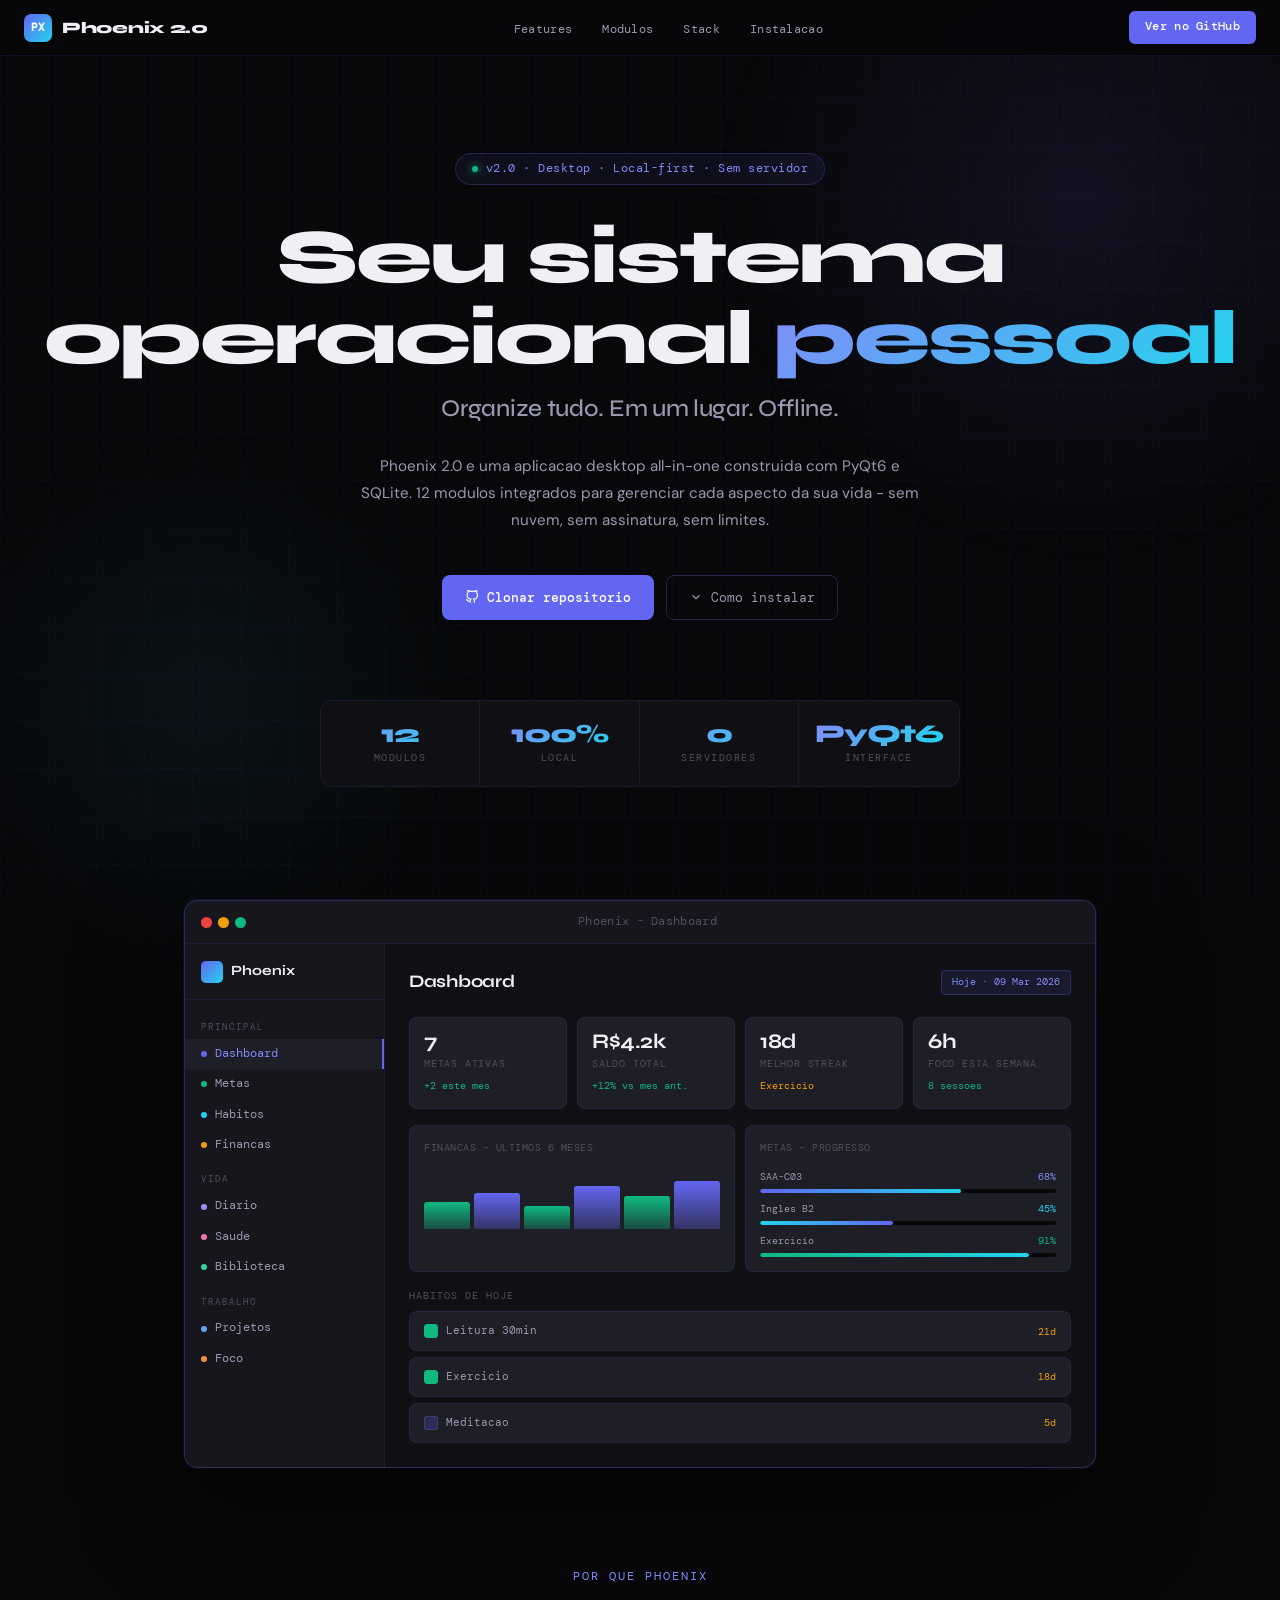
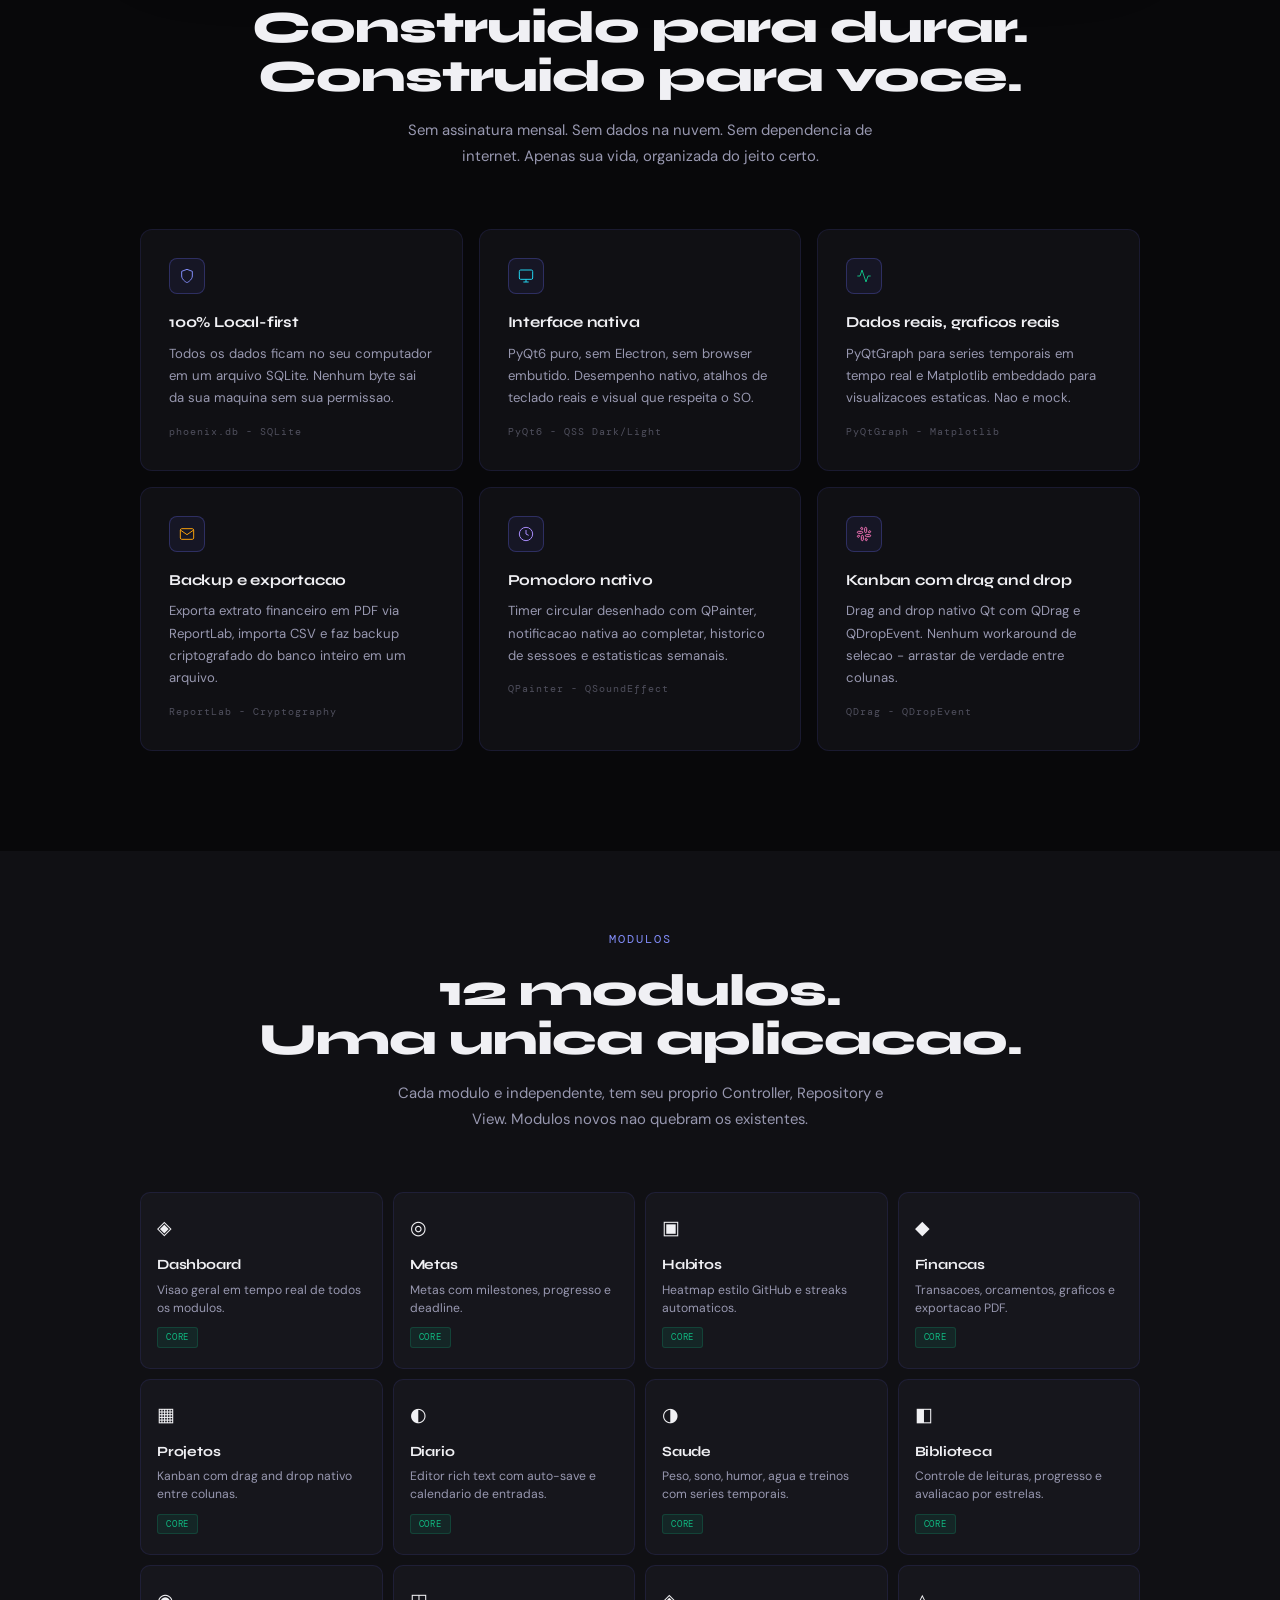
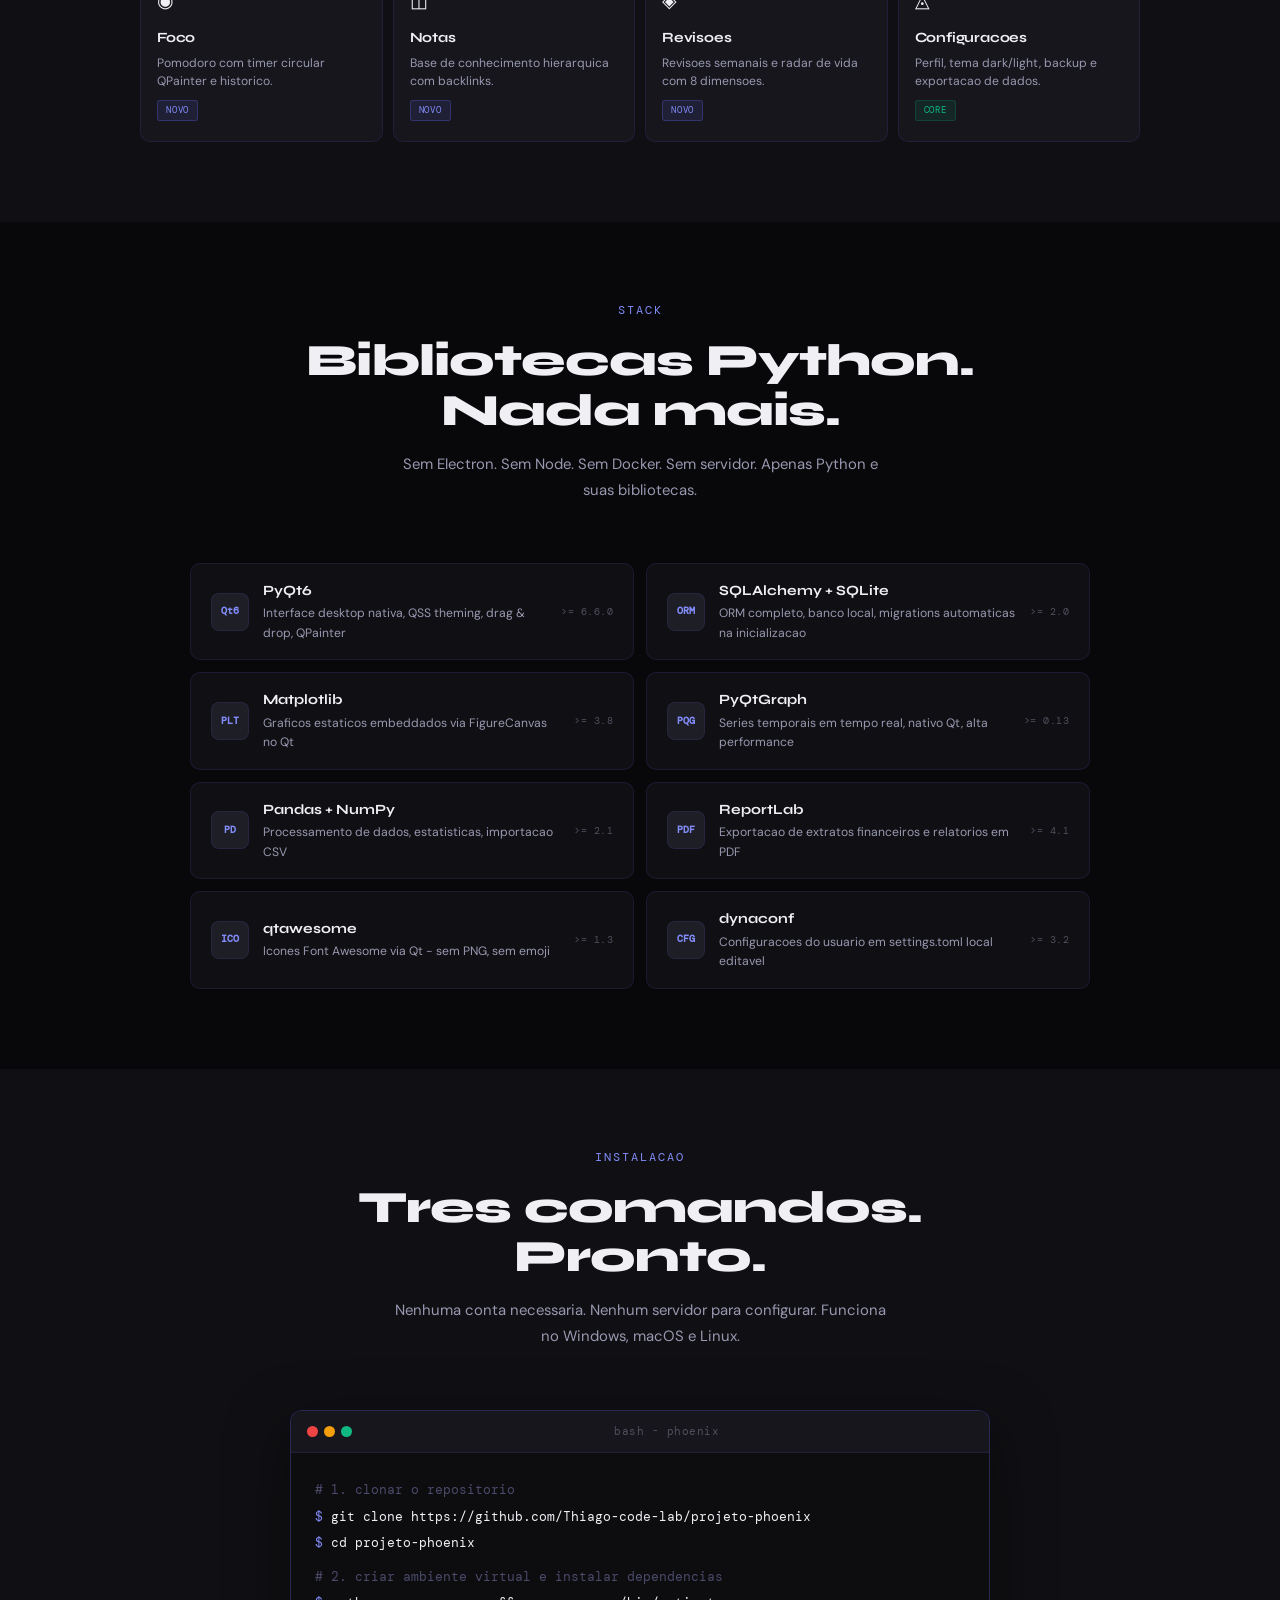
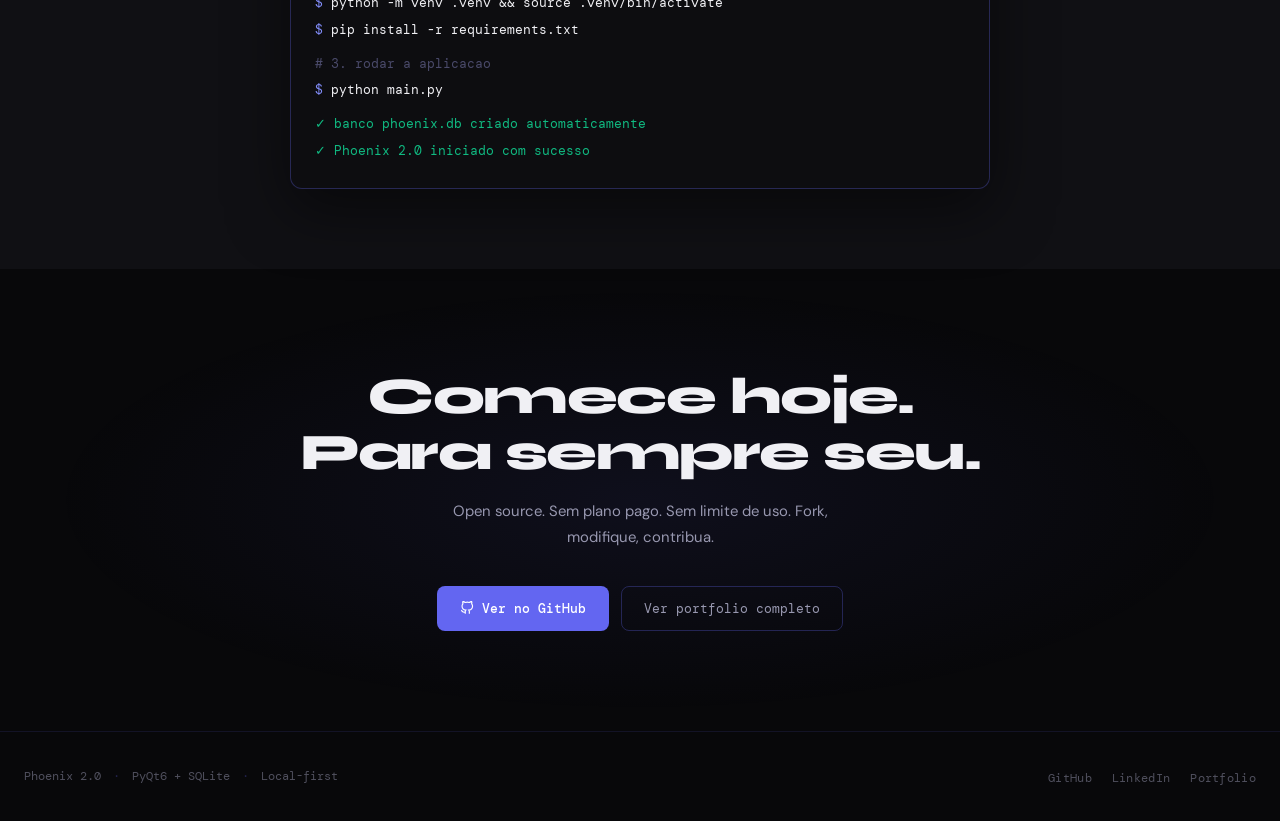
==== commit 7bc28509: "fix: garantir landing page no GitHub Pages" ====
--- a/index.html
+++ b/index.html
@@ -1,572 +1,16 @@
 <!DOCTYPE html>
 <html lang="pt-BR">
 <head>
-<meta charset="UTF-8"/>
-<meta name="viewport" content="width=device-width, initial-scale=1.0"/>
-<title>Projeto Phoenix · Thiago Cardoso Davi</title>
-<link rel="preconnect" href="https://fonts.googleapis.com"/>
-<link href="https://fonts.googleapis.com/css2?family=Cinzel:wght@400;600;700;900&family=Inter:wght@300;400;500&family=JetBrains+Mono:wght@300;400;500&display=swap" rel="stylesheet"/>
-<style>
-  :root {
-    --fire1: #FF6B00;
-    --fire2: #FF3D00;
-    --fire3: #FFB300;
-    --gold:  #F5A623;
-    --bg:    #07070A;
-    --s1:    #0e0e14;
-    --s2:    #13131c;
-    --s3:    #1a1a28;
-    --text:  #EEE8DC;
-    --muted: #7a7a8a;
-    --border: rgba(255,107,0,.14);
-    --display: 'Cinzel', serif;
-    --body:    'Inter', sans-serif;
-    --mono:    'JetBrains Mono', monospace;
-  }
-
-  *, *::before, *::after { box-sizing: border-box; margin: 0; padding: 0; }
-  html { scroll-behavior: smooth; }
-
-  body {
-    background: var(--bg);
-    color: var(--text);
-    font-family: var(--body);
-    line-height: 1.6;
-    overflow-x: hidden;
-  }
-
-  body::before {
-    content: '';
-    position: fixed; inset: 0; z-index: 9999;
-    pointer-events: none;
-    background-image: url("data:image/svg+xml,%3Csvg viewBox='0 0 200 200' xmlns='http://www.w3.org/2000/svg'%3E%3Cfilter id='n'%3E%3CfeTurbulence type='fractalNoise' baseFrequency='0.85' numOctaves='4' stitchTiles='stitch'/%3E%3C/filter%3E%3Crect width='100%25' height='100%25' filter='url(%23n)' opacity='0.035'/%3E%3C/svg%3E");
-    opacity: .6;
-  }
-
-  nav {
-    position: fixed; top: 0; left: 0; right: 0; z-index: 200;
-    display: flex; align-items: center; justify-content: space-between;
-    padding: 1.4rem 4rem;
-    background: linear-gradient(180deg, rgba(7,7,10,.95) 0%, transparent 100%);
-    backdrop-filter: blur(8px);
-  }
-  .nav-logo {
-    font-family: var(--display);
-    font-size: 1.1rem; letter-spacing: 4px;
-    color: var(--fire1); text-decoration: none;
-    display: flex; align-items: center; gap: .6rem;
-  }
-  .nav-links { display: flex; gap: 2.5rem; list-style: none; }
-  .nav-links a {
-    font-family: var(--mono); font-size: .68rem; letter-spacing: 2px;
-    text-transform: uppercase; color: var(--muted); text-decoration: none; transition: color .2s;
-  }
-  .nav-links a:hover { color: var(--fire1); }
-
-  .hero {
-    min-height: 100vh;
-    display: flex; flex-direction: column;
-    align-items: center; justify-content: center;
-    text-align: center;
-    padding: 8rem 2rem 5rem;
-    position: relative; overflow: hidden;
-  }
-
-  .embers { position: absolute; inset: 0; pointer-events: none; overflow: hidden; }
-  .ember {
-    position: absolute; bottom: -10px;
-    width: 4px; height: 4px; border-radius: 50%;
-    background: var(--fire1); opacity: 0;
-    animation: rise var(--dur, 6s) var(--delay, 0s) ease-in infinite;
-    left: var(--x, 50%);
-    box-shadow: 0 0 6px var(--fire1), 0 0 12px var(--fire2);
-  }
-  @keyframes rise {
-    0%   { transform: translateY(0) scale(1); opacity: .8; }
-    60%  { opacity: .5; }
-    100% { transform: translateY(-90vh) translateX(var(--drift, 30px)) scale(0); opacity: 0; }
-  }
-
-  .hero-glow {
-    position: absolute; bottom: -20%; left: 50%; transform: translateX(-50%);
-    width: 700px; height: 400px;
-    background: radial-gradient(ellipse, rgba(255,107,0,.18) 0%, rgba(255,61,0,.08) 40%, transparent 70%);
-    pointer-events: none;
-    animation: breathe 4s ease-in-out infinite;
-  }
-  @keyframes breathe {
-    0%, 100% { opacity: .7; transform: translateX(-50%) scale(1); }
-    50%       { opacity: 1;  transform: translateX(-50%) scale(1.08); }
-  }
-
-  .hero-eyebrow {
-    font-family: var(--mono); font-size: .7rem; letter-spacing: 5px;
-    color: var(--fire1); text-transform: uppercase; margin-bottom: 1.5rem;
-    position: relative; z-index: 2;
-    display: flex; align-items: center; justify-content: center; gap: 1rem;
-  }
-  .hero-eyebrow::before, .hero-eyebrow::after {
-    content: ''; display: block; width: 40px; height: 1px;
-    background: linear-gradient(90deg, transparent, var(--fire1));
-  }
-  .hero-eyebrow::after { background: linear-gradient(90deg, var(--fire1), transparent); }
-
-  .hero-title {
-    font-family: var(--display); font-size: clamp(4.5rem, 11vw, 9rem);
-    font-weight: 900; line-height: .9; letter-spacing: 6px; color: #fff;
-    position: relative; z-index: 2; margin-bottom: .4rem;
-    text-shadow: 0 0 80px rgba(255,107,0,.4);
-  }
-  .hero-subtitle {
-    font-family: var(--display); font-size: clamp(1.2rem, 3vw, 2.2rem);
-    font-weight: 400; letter-spacing: 10px; color: var(--fire1);
-    position: relative; z-index: 2; margin-bottom: 2rem;
-  }
-  .hero-quote {
-    font-family: var(--mono); font-size: .78rem; color: var(--muted);
-    font-style: italic; letter-spacing: 1px;
-    position: relative; z-index: 2; margin-bottom: 3rem; max-width: 500px;
-  }
-  .hero-ctas {
-    display: flex; gap: 1rem; justify-content: center; flex-wrap: wrap;
-    position: relative; z-index: 2;
-  }
-
-  .btn {
-    font-family: var(--mono); font-size: .72rem; letter-spacing: 2px;
-    text-transform: uppercase; padding: .9rem 2.2rem; border-radius: 2px;
-    text-decoration: none; display: inline-flex; align-items: center; gap: .6rem;
-    transition: all .25s; cursor: pointer; border: none;
-  }
-  .btn-fire {
-    background: linear-gradient(135deg, var(--fire2) 0%, var(--fire1) 100%);
-    color: #fff; box-shadow: 0 4px 20px rgba(255,61,0,.3);
-  }
-  .btn-fire:hover { box-shadow: 0 6px 30px rgba(255,61,0,.6); transform: translateY(-2px); }
-  .btn-ghost {
-    background: transparent; color: var(--text);
-    border: 1px solid rgba(255,255,255,.15);
-  }
-  .btn-ghost:hover { border-color: var(--fire1); color: var(--fire1); transform: translateY(-2px); }
-
-  .scroll-hint {
-    position: absolute; bottom: 2.5rem; left: 50%; transform: translateX(-50%);
-    z-index: 2; display: flex; flex-direction: column; align-items: center; gap: .5rem;
-    font-family: var(--mono); font-size: .6rem; color: var(--muted); letter-spacing: 2px;
-    animation: bounce 2s ease-in-out infinite;
-  }
-  @keyframes bounce {
-    0%, 100% { transform: translateX(-50%) translateY(0); }
-    50%       { transform: translateX(-50%) translateY(6px); }
-  }
-  .scroll-line { width: 1px; height: 40px; background: linear-gradient(180deg, var(--fire1) 0%, transparent 100%); }
-
-  section { padding: 7rem 4rem; }
-  .s-label {
-    font-family: var(--mono); font-size: .65rem; letter-spacing: 5px;
-    color: var(--fire1); text-transform: uppercase; margin-bottom: .7rem;
-    display: flex; align-items: center; gap: .8rem;
-  }
-  .s-label::before { content: ''; display: block; width: 28px; height: 1px; background: linear-gradient(90deg, var(--fire1), transparent); }
-  .s-title { font-family: var(--display); font-size: clamp(2.2rem, 5vw, 3.8rem); letter-spacing: 3px; color: #fff; margin-bottom: 1rem; }
-  .s-desc { font-size: .95rem; color: var(--muted); max-width: 520px; line-height: 1.85; font-weight: 300; }
-
-  .modules-section { background: var(--s1); border-top: 1px solid var(--border); border-bottom: 1px solid var(--border); }
-  .modules-grid {
-    display: grid; grid-template-columns: repeat(3, 1fr); gap: 1.5rem; margin-top: 4rem;
-  }
-  .module-card {
-    background: var(--s2); border: 1px solid var(--border); border-radius: 6px;
-    padding: 2.5rem 2rem; position: relative; overflow: hidden; transition: all .3s;
-  }
-  .module-card::before {
-    content: ''; position: absolute; top: 0; left: 0; right: 0; height: 2px;
-    background: linear-gradient(90deg, var(--fire2), var(--fire1), var(--fire3));
-    transform: scaleX(0); transition: transform .3s; transform-origin: left;
-  }
-  .module-card:hover { background: var(--s3); border-color: rgba(255,107,0,.35); transform: translateY(-6px); box-shadow: 0 20px 40px rgba(0,0,0,.4), 0 0 30px rgba(255,107,0,.08); }
-  .module-card:hover::before { transform: scaleX(1); }
-  .module-icon { font-size: 2.4rem; margin-bottom: 1.2rem; display: block; filter: drop-shadow(0 0 8px rgba(255,107,0,.3)); }
-  .module-name { font-family: var(--display); font-size: 1.1rem; letter-spacing: 3px; color: #fff; margin-bottom: .7rem; }
-  .module-desc { font-size: .85rem; color: var(--muted); line-height: 1.75; font-weight: 300; }
-  .module-tag {
-    display: inline-block; margin-top: 1.2rem; font-family: var(--mono); font-size: .6rem;
-    letter-spacing: 2px; text-transform: uppercase; padding: .25rem .8rem;
-    background: rgba(255,107,0,.1); border: 1px solid rgba(255,107,0,.2); color: var(--fire1); border-radius: 2px;
-  }
-
-  .why-grid { display: grid; grid-template-columns: 1fr 1fr; gap: 4rem; margin-top: 4rem; align-items: center; }
-  .why-list { display: flex; flex-direction: column; gap: 1.5rem; }
-  .why-item {
-    display: flex; gap: 1.2rem; padding: 1.5rem;
-    background: var(--s1); border: 1px solid var(--border); border-radius: 4px; transition: all .25s;
-  }
-  .why-item:hover { border-color: rgba(255,107,0,.35); background: var(--s2); }
-  .why-bullet {
-    width: 40px; height: 40px; flex-shrink: 0;
-    background: rgba(255,107,0,.1); border: 1px solid rgba(255,107,0,.25);
-    border-radius: 50%; display: flex; align-items: center; justify-content: center; font-size: 1rem;
-  }
-  .why-text-title { font-family: var(--display); font-size: .95rem; letter-spacing: 2px; color: #fff; margin-bottom: .3rem; }
-  .why-text-desc { font-size: .82rem; color: var(--muted); font-weight: 300; line-height: 1.7; }
-
-  .dash-panel { background: var(--s2); border: 1px solid var(--border); border-radius: 8px; overflow: hidden; }
-  .dash-topbar {
-    background: var(--s3); padding: .8rem 1.2rem;
-    display: flex; align-items: center; gap: .6rem; border-bottom: 1px solid var(--border);
-  }
-  .dot { width: 10px; height: 10px; border-radius: 50%; }
-  .dot-r { background: #ff5f56; } .dot-y { background: #ffbd2e; } .dot-g { background: #27c93f; }
-  .dash-title-bar { font-family: var(--mono); font-size: .65rem; color: var(--muted); margin-left: auto; letter-spacing: 1px; }
-  .dash-body { padding: 1.8rem; display: flex; flex-direction: column; gap: 1rem; }
-  .dash-row {
-    display: flex; align-items: center; justify-content: space-between;
-    padding: .9rem 1.2rem; background: var(--s1); border: 1px solid var(--border);
-    border-radius: 4px; font-family: var(--mono); font-size: .8rem;
-    animation: fadeSlide .5s ease both;
-  }
-  .dash-row:nth-child(1){animation-delay:.1s}.dash-row:nth-child(2){animation-delay:.2s}.dash-row:nth-child(3){animation-delay:.3s}.dash-row:nth-child(4){animation-delay:.4s}
-  @keyframes fadeSlide { from{opacity:0;transform:translateX(-10px)} to{opacity:1;transform:translateX(0)} }
-  .dash-key { color: var(--muted); }
-  .dash-val { color: #fff; }
-  .dash-delta { color: #4ade80; font-size: .7rem; }
-  .mini-chart { margin-top: .5rem; }
-  .mini-label { font-family: var(--mono); font-size: .6rem; color: var(--muted); letter-spacing: 1px; margin-bottom: .6rem; }
-  .mini-bar { height: 4px; background: var(--s3); border-radius: 4px; overflow: hidden; margin-bottom: .4rem; }
-  .mini-bar-fill { height: 100%; background: linear-gradient(90deg, var(--fire2), var(--fire1)); border-radius: 4px; animation: fillBar .8s ease both; transform-origin: left; }
-  @keyframes fillBar { from{transform:scaleX(0)} to{transform:scaleX(1)} }
-
-  .tech-section { background: var(--s1); border-top: 1px solid var(--border); border-bottom: 1px solid var(--border); }
-  .tech-grid {
-    display: grid; grid-template-columns: repeat(4, 1fr); gap: 1px;
-    margin-top: 4rem; border: 1px solid var(--border); border-radius: 6px; overflow: hidden;
-  }
-  .tech-card { background: var(--s2); padding: 3rem 2rem; text-align: center; transition: background .25s; }
-  .tech-card:hover { background: var(--s3); }
-  .tech-icon { font-size: 2.5rem; margin-bottom: 1rem; display: block; }
-  .tech-name { font-family: var(--display); font-size: 1rem; letter-spacing: 2px; color: #fff; margin-bottom: .4rem; }
-  .tech-role { font-family: var(--mono); font-size: .65rem; color: var(--fire1); letter-spacing: 1px; }
-
-  .install-block { margin-top: 3rem; background: var(--s1); border: 1px solid var(--border); border-radius: 6px; overflow: hidden; }
-  .install-header {
-    background: var(--s2); padding: .8rem 1.5rem;
-    display: flex; align-items: center; gap: .8rem; border-bottom: 1px solid var(--border);
-  }
-  .install-lang { font-family: var(--mono); font-size: .65rem; color: var(--muted); letter-spacing: 2px; margin-left: auto; }
-  pre { padding: 2rem 2.5rem; font-family: var(--mono); font-size: .82rem; line-height: 2; color: #ccc; overflow-x: auto; }
-  .cm { color: #5a5a7a; font-style: italic; }
-  .fn { color: #80cbc4; }
-
-  .contrib-grid { display: grid; grid-template-columns: repeat(2, 1fr); gap: 1.5rem; margin-top: 3rem; }
-  .contrib-card {
-    background: var(--s1); border: 1px solid var(--border); border-radius: 4px;
-    padding: 2rem; display: flex; gap: 1.2rem; transition: all .25s;
-  }
-  .contrib-card:hover { border-color: rgba(255,107,0,.3); transform: translateY(-3px); background: var(--s2); }
-  .contrib-icon { font-size: 1.6rem; }
-  .contrib-name { font-family: var(--display); font-size: .9rem; letter-spacing: 2px; color: #fff; margin-bottom: .3rem; }
-  .contrib-desc { font-size: .82rem; color: var(--muted); line-height: 1.7; font-weight: 300; }
-
-  .cta-section { text-align: center; padding: 10rem 3rem; position: relative; overflow: hidden; }
-  .cta-section::before {
-    content: ''; position: absolute; inset: 0;
-    background: radial-gradient(ellipse 80% 60% at 50% 60%, rgba(255,107,0,.1) 0%, transparent 70%);
-  }
-  .cta-title {
-    font-family: var(--display); font-size: clamp(2.5rem, 7vw, 6rem); font-weight: 900;
-    letter-spacing: 4px; color: #fff; margin-bottom: 1.5rem;
-    position: relative; z-index: 2; text-shadow: 0 0 60px rgba(255,107,0,.3);
-  }
-  .cta-title span { color: var(--fire1); }
-  .cta-desc {
-    font-size: 1rem; color: var(--muted); max-width: 500px; margin: 0 auto 3rem;
-    line-height: 1.85; font-weight: 300; position: relative; z-index: 2;
-  }
-  .cta-actions { display: flex; gap: 1rem; justify-content: center; flex-wrap: wrap; position: relative; z-index: 2; }
-
-  footer {
-    background: var(--s1); border-top: 1px solid var(--border);
-    padding: 2.5rem 4rem; display: flex; justify-content: space-between; align-items: center; flex-wrap: wrap; gap: 1.5rem;
-  }
-  .footer-brand { font-family: var(--display); font-size: 1rem; letter-spacing: 4px; color: var(--fire1); display: flex; align-items: center; gap: .5rem; }
-  .footer-links { display: flex; gap: 2rem; }
-  .footer-links a { font-family: var(--mono); font-size: .65rem; letter-spacing: 2px; color: var(--muted); text-decoration: none; text-transform: uppercase; transition: color .2s; }
-  .footer-links a:hover { color: var(--fire1); }
-  .footer-copy { font-family: var(--mono); font-size: .62rem; color: var(--muted); letter-spacing: 1px; }
-
-  .reveal { opacity: 0; transform: translateY(28px); transition: opacity .8s ease, transform .8s ease; }
-  .reveal.visible { opacity: 1; transform: translateY(0); }
-
-  @media (max-width: 960px) {
-    nav { padding: 1rem 1.5rem; }
-    .nav-links { display: none; }
-    section { padding: 5rem 1.5rem; }
-    .modules-grid { grid-template-columns: 1fr; }
-    .why-grid { grid-template-columns: 1fr; }
-    .tech-grid { grid-template-columns: repeat(2, 1fr); }
-    .contrib-grid { grid-template-columns: 1fr; }
-    footer { flex-direction: column; text-align: center; }
-    .footer-links { flex-wrap: wrap; justify-content: center; }
-  }
-</style>
+  <meta charset="UTF-8">
+  <meta http-equiv="refresh" content="0; url=./docs/">
+  <meta name="viewport" content="width=device-width, initial-scale=1.0">
+  <title>Phoenix 2.0</title>
+  <script>
+    window.location.replace("./docs/");
+  </script>
 </head>
 <body>
-
-<nav>
-  <a href="#" class="nav-logo">🔥 PHOENIX</a>
-  <ul class="nav-links">
-    <li><a href="#modules">Módulos</a></li>
-    <li><a href="#why">Por quê?</a></li>
-    <li><a href="#tech">Stack</a></li>
-    <li><a href="#install">Instalar</a></li>
-    <li><a href="https://github.com/Thiago-code-lab/projeto-phoenix" target="_blank" rel="noopener noreferrer">GitHub ↗</a></li>
-  </ul>
-</nav>
-
-<section class="hero">
-  <div class="embers">
-    <div class="ember" style="--x:8%;  --dur:7s;  --delay:0s;   --drift:20px"></div>
-    <div class="ember" style="--x:15%; --dur:5s;  --delay:1.2s; --drift:-30px"></div>
-    <div class="ember" style="--x:25%; --dur:8s;  --delay:0.4s; --drift:15px"></div>
-    <div class="ember" style="--x:35%; --dur:6s;  --delay:2s;   --drift:-20px"></div>
-    <div class="ember" style="--x:45%; --dur:9s;  --delay:0.8s; --drift:25px"></div>
-    <div class="ember" style="--x:55%; --dur:5.5s;--delay:1.5s; --drift:-15px"></div>
-    <div class="ember" style="--x:65%; --dur:7.5s;--delay:0.2s; --drift:30px"></div>
-    <div class="ember" style="--x:75%; --dur:6.5s;--delay:1.8s; --drift:-25px"></div>
-    <div class="ember" style="--x:85%; --dur:8.5s;--delay:0.6s; --drift:18px"></div>
-    <div class="ember" style="--x:92%; --dur:5.8s;--delay:2.2s; --drift:-22px"></div>
-    <div class="ember" style="--x:30%; --dur:9.5s;--delay:3s;   --drift:10px;  background:var(--fire3)"></div>
-    <div class="ember" style="--x:60%; --dur:7.2s;--delay:2.5s; --drift:-12px; background:var(--gold)"></div>
-    <div class="ember" style="--x:50%; --dur:6.8s;--delay:1s;   --drift:35px;  width:6px;height:6px"></div>
-    <div class="ember" style="--x:20%; --dur:8.2s;--delay:3.5s; --drift:-18px; width:3px;height:3px"></div>
-    <div class="ember" style="--x:80%; --dur:5.2s;--delay:4s;   --drift:22px;  width:3px;height:3px"></div>
-  </div>
-  <div class="hero-glow"></div>
-
-  <p class="hero-eyebrow">Plataforma Pessoal · Open Source</p>
-  <h1 class="hero-title">PROJETO</h1>
-  <h2 class="hero-subtitle">P H O E N I X</h2>
-  <p class="hero-quote">"Das cinzas da rotina, renasce a fênix da transformação"</p>
-  <div class="hero-ctas">
-    <a href="https://github.com/Thiago-code-lab/projeto-phoenix" target="_blank" rel="noopener noreferrer" class="btn btn-fire">🔥 Ver no GitHub</a>
-    <a href="#modules" class="btn btn-ghost">→ Explorar Módulos</a>
-  </div>
-  <div class="scroll-hint"><span>scroll</span><div class="scroll-line"></div></div>
-</section>
-
-<section id="modules" class="modules-section">
-  <div class="reveal">
-    <p class="s-label">Módulos</p>
-    <h2 class="s-title">O que você pode fazer</h2>
-    <p class="s-desc">Seis módulos integrados para organizar cada dimensão da sua vida — tudo em um só lugar, sem mensalidades.</p>
-  </div>
-  <div class="modules-grid reveal">
-    <div class="module-card">
-      <span class="module-icon">📚</span>
-      <p class="module-name">Biblioteca</p>
-      <p class="module-desc">Organize livros e materiais de estudo. Acompanhe seu progresso de leitura com métricas visuais e metas personalizadas.</p>
-      <span class="module-tag">Leitura & Estudo</span>
-    </div>
-    <div class="module-card">
-      <span class="module-icon">🏋️</span>
-      <p class="module-name">Academia</p>
-      <p class="module-desc">Registre treinos, séries, cargas e monitore sua evolução física ao longo do tempo com gráficos de progresso.</p>
-      <span class="module-tag">Fitness & Saúde</span>
-    </div>
-    <div class="module-card">
-      <span class="module-icon">💰</span>
-      <p class="module-name">Finanças</p>
-      <p class="module-desc">Controle receitas, despesas e acompanhe seu orçamento mensal. Visualize padrões de gasto e economize mais.</p>
-      <span class="module-tag">Controle Financeiro</span>
-    </div>
-    <div class="module-card">
-      <span class="module-icon">🎯</span>
-      <p class="module-name">Metas</p>
-      <p class="module-desc">Defina objetivos claros e visualize seu progresso com indicadores visuais. Mantenha o foco no que realmente importa.</p>
-      <span class="module-tag">Objetivos & Foco</span>
-    </div>
-    <div class="module-card">
-      <span class="module-icon">❤️</span>
-      <p class="module-name">Saúde</p>
-      <p class="module-desc">Monitore nutrição, sono, hidratação e outras métricas de bem-estar. Entenda seus padrões e melhore sua qualidade de vida.</p>
-      <span class="module-tag">Bem-estar</span>
-    </div>
-    <div class="module-card">
-      <span class="module-icon">📝</span>
-      <p class="module-name">Diário</p>
-      <p class="module-desc">Registre pensamentos diários, gratidão e acompanhe seu humor. Reflexão como ferramenta de crescimento contínuo.</p>
-      <span class="module-tag">Mente & Emoções</span>
-    </div>
-  </div>
-</section>
-
-<section id="why">
-  <div class="why-grid">
-    <div>
-      <div class="reveal">
-        <p class="s-label">Diferenciais</p>
-        <h2 class="s-title">Por que usar o Phoenix?</h2>
-        <p class="s-desc">Pare de usar 10 apps diferentes. O Phoenix centraliza sua jornada de evolução pessoal em uma única plataforma.</p>
-      </div>
-      <div class="why-list reveal" style="margin-top:2.5rem">
-        <div class="why-item">
-          <div class="why-bullet">✅</div>
-          <div>
-            <p class="why-text-title">Tudo em um lugar</p>
-            <p class="why-text-desc">Biblioteca, treinos, finanças, metas, saúde e diário — sem alternar entre múltiplos aplicativos.</p>
-          </div>
-        </div>
-        <div class="why-item">
-          <div class="why-bullet">🔒</div>
-          <div>
-            <p class="why-text-title">Privado e seguro</p>
-            <p class="why-text-desc">Seus dados ficam no seu computador. SQLite local, sem uploads para nuvem ou servidores terceiros.</p>
-          </div>
-        </div>
-        <div class="why-item">
-          <div class="why-bullet">🎨</div>
-          <div>
-            <p class="why-text-title">Personalizável</p>
-            <p class="why-text-desc">Adapte completamente ao seu jeito. Open source — modifique qualquer módulo conforme sua necessidade.</p>
-          </div>
-        </div>
-        <div class="why-item">
-          <div class="why-bullet">🆓</div>
-          <div>
-            <p class="why-text-title">100% Gratuito</p>
-            <p class="why-text-desc">Sem assinaturas, sem freemium, sem limites ocultos. Licenciado sob MIT para sempre.</p>
-          </div>
-        </div>
-      </div>
-    </div>
-
-    <div class="dash-panel reveal">
-      <div class="dash-topbar">
-        <div class="dot dot-r"></div><div class="dot dot-y"></div><div class="dot dot-g"></div>
-        <span class="dash-title-bar">dashboard · Phoenix v1.0</span>
-      </div>
-      <div class="dash-body">
-        <div class="dash-row">
-          <span class="dash-key">📚 Livros Lidos</span>
-          <span class="dash-val">23 <span class="dash-delta">+3 este mês</span></span>
-        </div>
-        <div class="dash-row">
-          <span class="dash-key">🏋️ Treinos</span>
-          <span class="dash-val">12 <span class="dash-delta">+2 esta semana</span></span>
-        </div>
-        <div class="dash-row">
-          <span class="dash-key">💰 Economia</span>
-          <span class="dash-val">R$ 2.450 <span class="dash-delta">+15%</span></span>
-        </div>
-        <div class="dash-row">
-          <span class="dash-key">🎯 Metas</span>
-          <span class="dash-val">8/10 <span class="dash-delta">80%</span></span>
-        </div>
-        <div class="mini-chart">
-          <p class="mini-label">PROGRESSO SEMANAL</p>
-          <div class="mini-bar"><div class="mini-bar-fill" style="width:85%;animation-delay:.5s"></div></div>
-          <div class="mini-bar"><div class="mini-bar-fill" style="width:60%;animation-delay:.7s"></div></div>
-          <div class="mini-bar"><div class="mini-bar-fill" style="width:90%;animation-delay:.9s"></div></div>
-          <div class="mini-bar"><div class="mini-bar-fill" style="width:45%;animation-delay:1.1s"></div></div>
-        </div>
-      </div>
-    </div>
-  </div>
-</section>
-
-<section id="tech" class="tech-section">
-  <div class="reveal">
-    <p class="s-label">Tecnologias</p>
-    <h2 class="s-title">Stack Moderno</h2>
-    <p class="s-desc">Ferramentas escolhidas pela simplicidade, robustez e facilidade de customização.</p>
-  </div>
-  <div class="tech-grid reveal">
-    <div class="tech-card"><span class="tech-icon">🐍</span><p class="tech-name">Python</p><p class="tech-role">Linguagem Principal</p></div>
-    <div class="tech-card"><span class="tech-icon">⚡</span><p class="tech-name">Streamlit</p><p class="tech-role">Interface Web</p></div>
-    <div class="tech-card"><span class="tech-icon">🗄️</span><p class="tech-name">SQLite</p><p class="tech-role">Banco Local</p></div>
-    <div class="tech-card"><span class="tech-icon">📊</span><p class="tech-name">Plotly</p><p class="tech-role">Visualizações</p></div>
-  </div>
-</section>
-
-<section id="install">
-  <div class="reveal">
-    <p class="s-label">Instalação</p>
-    <h2 class="s-title">3 passos, 3 minutos</h2>
-    <p class="s-desc">Clone, instale e execute. Simples assim — sem configurações complexas ou dependências pesadas.</p>
-  </div>
-  <div class="install-block reveal">
-    <div class="install-header">
-      <div class="dot dot-r"></div><div class="dot dot-y"></div><div class="dot dot-g"></div>
-      <span class="install-lang">bash</span>
-    </div>
-<pre><span class="cm"># ── 1. Clone o projeto ────────────────────────</span>
-git clone https://github.com/Thiago-code-lab/projeto-phoenix.git
-<span class="fn">cd</span> projeto-phoenix
-
-<span class="cm"># ── 2. Instale as dependências ────────────────</span>
-pip install -r requirements.txt
-
-<span class="cm"># ── 3. Execute o app ──────────────────────────</span>
-streamlit run app.py
-
-<span class="cm"># ✅ Acesse http://localhost:8501</span></pre>
-  </div>
-</section>
-
-<section style="background:var(--s1);border-top:1px solid var(--border);border-bottom:1px solid var(--border)">
-  <div class="reveal">
-    <p class="s-label">Open Source</p>
-    <h2 class="s-title">Contribua</h2>
-    <p class="s-desc">O Phoenix cresce com a comunidade. Seja código, design ou documentação — toda contribuição é bem-vinda.</p>
-  </div>
-  <div class="contrib-grid reveal">
-    <div class="contrib-card">
-      <span class="contrib-icon">🎨</span>
-      <div><p class="contrib-name">Interface</p><p class="contrib-desc">Melhore componentes visuais, temas e experiência do usuário com Streamlit e CSS customizado.</p></div>
-    </div>
-    <div class="contrib-card">
-      <span class="contrib-icon">📊</span>
-      <div><p class="contrib-name">Gráficos & Relatórios</p><p class="contrib-desc">Crie novas visualizações e dashboards analíticos com Plotly para insights mais ricos.</p></div>
-    </div>
-    <div class="contrib-card">
-      <span class="contrib-icon">🌐</span>
-      <div><p class="contrib-name">Integrações</p><p class="contrib-desc">Conecte com outras ferramentas: Google Sheets, Notion, APIs de saúde e fitness.</p></div>
-    </div>
-    <div class="contrib-card">
-      <span class="contrib-icon">📚</span>
-      <div><p class="contrib-name">Documentação</p><p class="contrib-desc">Escreva tutoriais, guias de uso e exemplos que ajudem novos usuários a aproveitarem tudo.</p></div>
-    </div>
-  </div>
-</section>
-
-<section class="cta-section">
-  <h2 class="cta-title reveal">Renasça<br/><span>hoje</span></h2>
-  <p class="cta-desc reveal">Comece sua jornada de transformação pessoal. Gratuito, open source, seus dados — sempre.</p>
-  <div class="cta-actions reveal">
-    <a href="https://github.com/Thiago-code-lab/projeto-phoenix" target="_blank" rel="noopener noreferrer" class="btn btn-fire">🔥 Baixar Agora</a>
-    <a href="https://www.linkedin.com/in/analyticsthiagocardoso" target="_blank" rel="noopener noreferrer" class="btn btn-ghost">↗ LinkedIn</a>
-    <a href="mailto:analyticsdev.thiago@gmail.com" class="btn btn-ghost">✉ Contato</a>
-  </div>
-</section>
-
-<footer>
-  <span class="footer-brand">🔥 PHOENIX</span>
-  <div class="footer-links">
-    <a href="https://github.com/Thiago-code-lab/projeto-phoenix" target="_blank" rel="noopener noreferrer">GitHub</a>
-    <a href="https://www.linkedin.com/in/analyticsthiagocardoso" target="_blank" rel="noopener noreferrer">LinkedIn</a>
-    <a href="mailto:analyticsdev.thiago@gmail.com">Email</a>
-    <a href="https://github.com/Thiago-code-lab/projeto-phoenix/blob/main/LICENSE" target="_blank" rel="noopener noreferrer">MIT License</a>
-  </div>
-  <p class="footer-copy">© 2026 Thiago Cardoso Davi · Projeto Phoenix</p>
-</footer>
-
-<script>
-  const obs = new IntersectionObserver((entries) => {
-    entries.forEach((e) => {
-      if (e.isIntersecting) { e.target.classList.add('visible'); obs.unobserve(e.target); }
-    });
-  }, { threshold: 0.1 });
-  document.querySelectorAll('.reveal').forEach((el) => obs.observe(el));
-</script>
+  <p>Redirecionando para a landing page do Phoenix 2.0...</p>
+  <p>Se isso nao acontecer automaticamente, acesse <a href="./docs/">./docs/</a>.</p>
 </body>
 </html>
